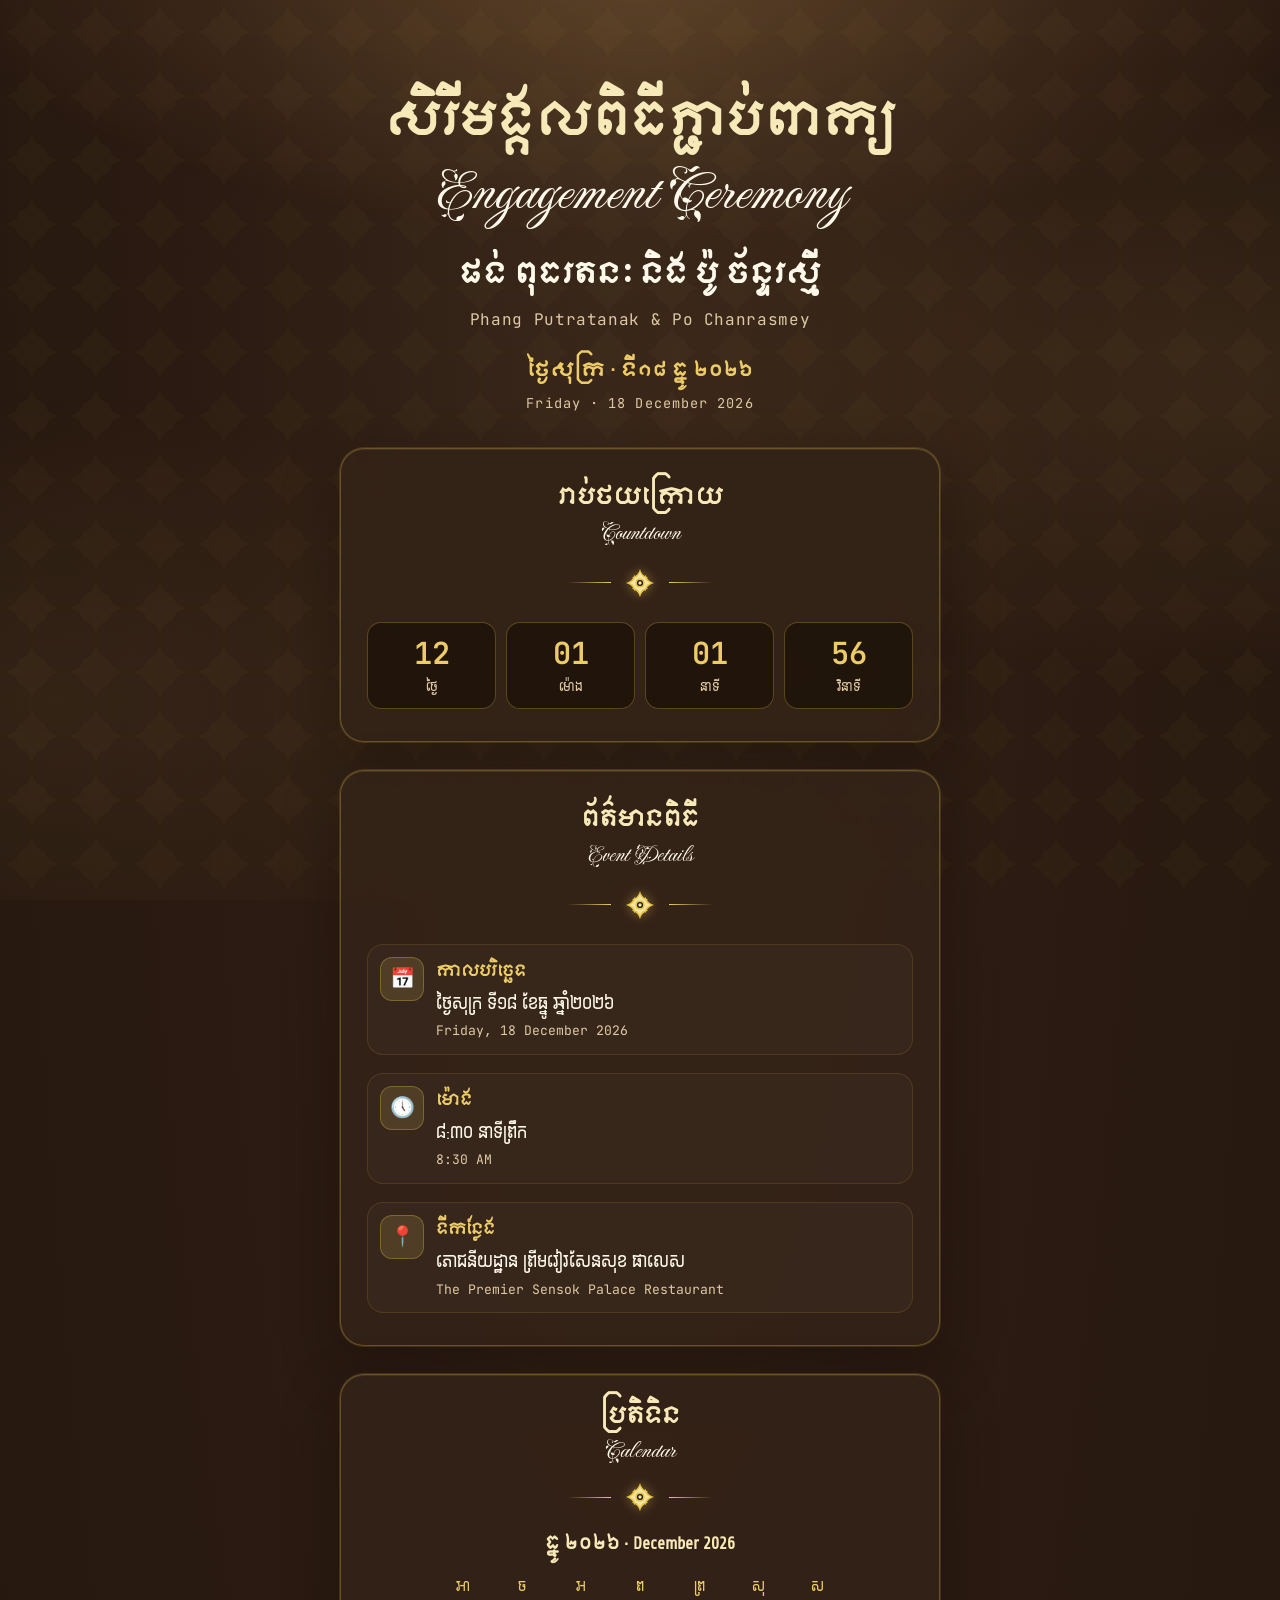
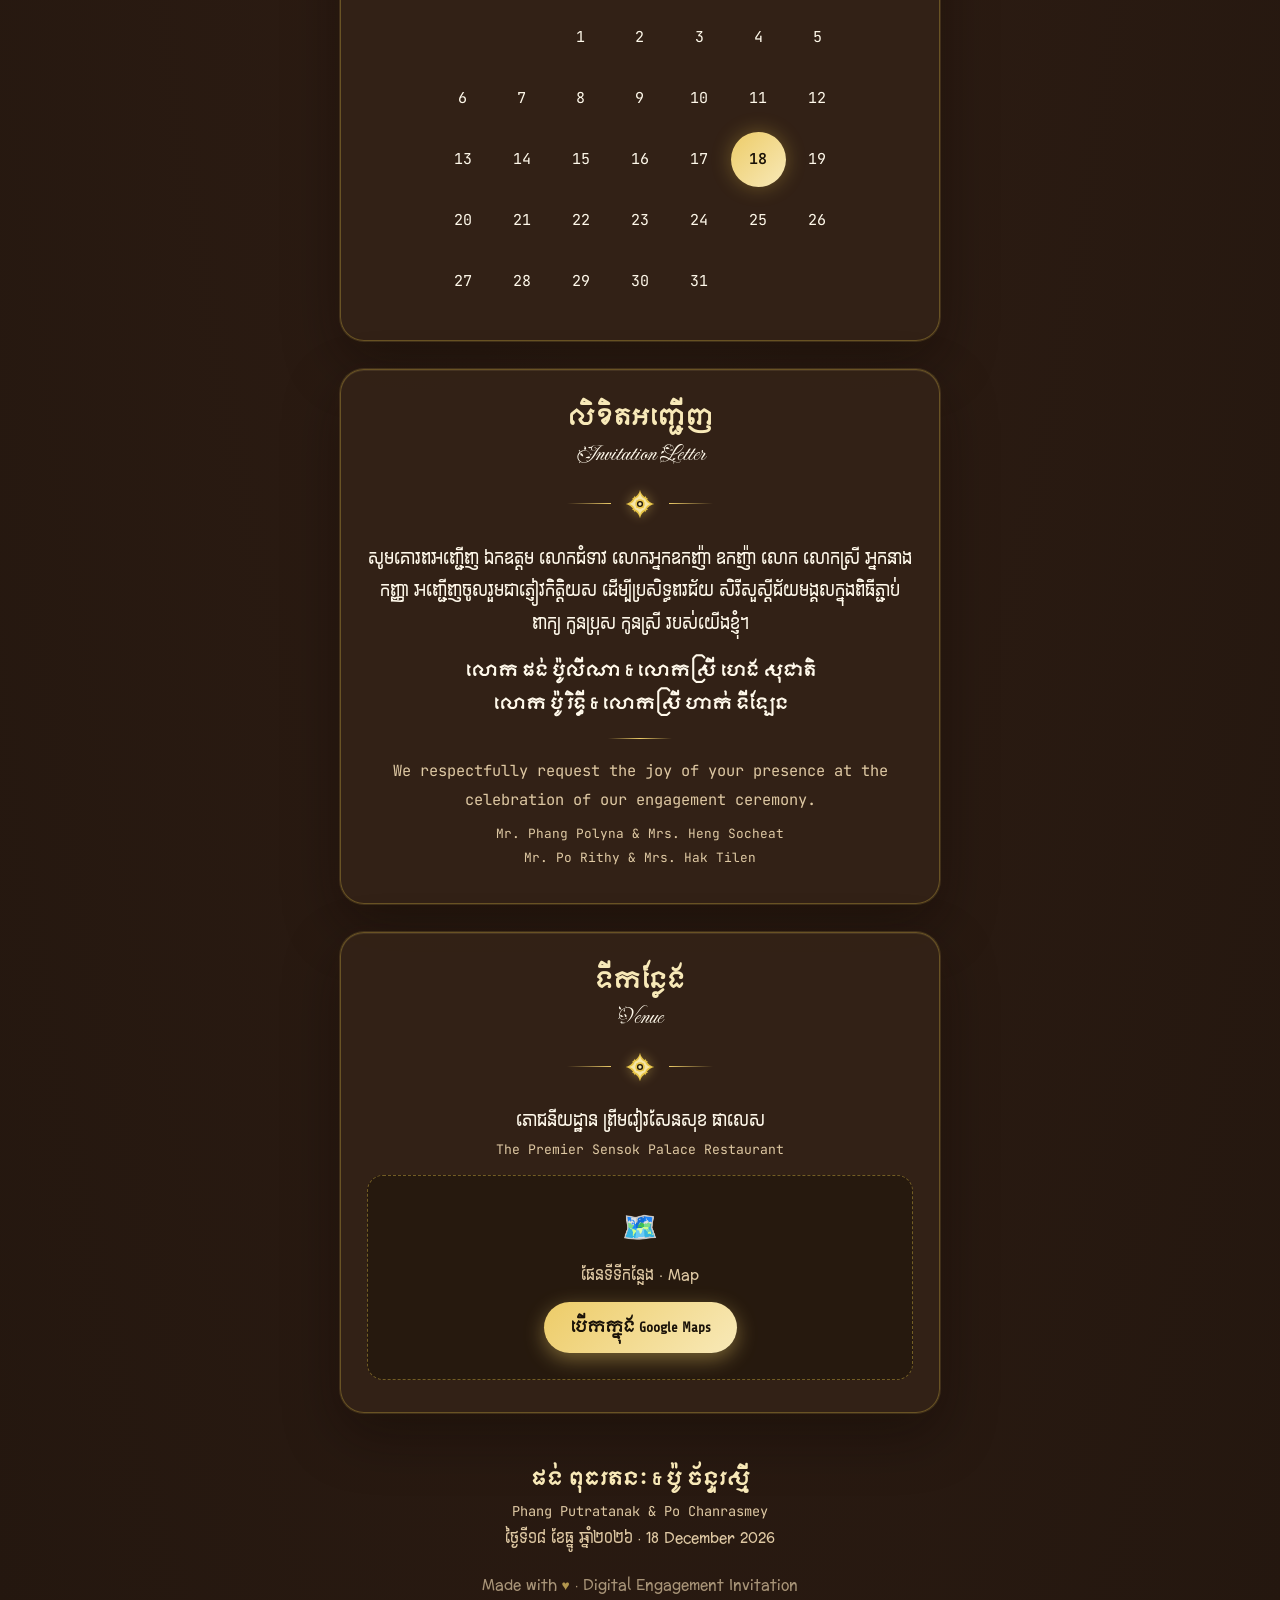
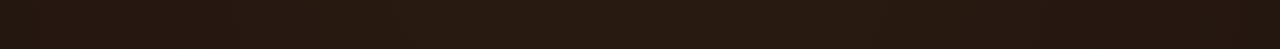
==== invitation.html @ b52e8fa0 "update" ====
<!DOCTYPE html>
<html lang="km">
<head>
  <meta charset="UTF-8" />
  <meta name="viewport" content="width=device-width, initial-scale=1.0, maximum-scale=1.0, user-scalable=no" />
  <meta name="theme-color" content="#1a1208" />
  <meta name="description" content="សិរីមង្គលពិធីភ្ជាប់ពាក្យ · ផង់ ពុទ្ធរតនៈ & ប៉ូ ច័ន្ទរស្មី · ១៨ ធ្នូ ២០២៦" />
  <title>សិរីមង្គលពិធីភ្ជាប់ពាក្យ</title>
  
  <!-- Khmer + elegant fonts for better consistency & readability -->
  <link rel="preconnect" href="https://fonts.googleapis.com" />
  <link rel="preconnect" href="https://fonts.gstatic.com" crossorigin />
  <link href="https://fonts.googleapis.com/css2?family=Fleur+De+Leah&family=Hanuman:wght@400;700&family=JetBrains+Mono:wght@400;500;600&family=Moulpali&family=Preahvihear&display=swap" rel="stylesheet" />
  
  <link rel="stylesheet" href="styles.css" />
</head>
<body>
  <div class="bg-ornament"></div>
  <div class="particles" id="particles"></div>

  <main id="mainContent">
    <!-- Hero -->
    <section class="hero fade-up">
      <div class="hero-label">សិរីមង្គលពិធីភ្ជាប់ពាក្យ</div>
      <div class="hero-label-en">Engagement Ceremony</div>
      <div class="hero-names">ផង់ ពុធរតនៈ និង ប៉ូ ច័ន្ទរស្មី</div>
      <div class="hero-names-en">Phang Putratanak &amp; Po Chanrasmey</div>
      <div class="hero-date">ថ្ងៃសុក្រ · ទី១៨ ធ្នូ ២០២៦</div>
      <div class="hero-date-en">Friday · 18 December 2026</div>
    </section>

    <!-- Countdown -->
    <section class="fade-up">
      <div class="card">
        <div class="section-title">រាប់ថយក្រោយ</div>
        <div class="section-title-en">Countdown</div>
        <div class="deco-line">
          <svg class="romduol" viewBox="0 0 100 100" fill="none">
            <!-- Exact style of the selected 4-petal diamond flower (golden) -->
            <!-- Top petal -->
            <path fill="#e8c547" d="M50 8 C53 22 62 30 74 34 C62 38 53 46 50 60 C47 46 38 38 26 34 C38 30 47 22 50 8 Z"/>
            <!-- Right petal -->
            <path fill="#e8c547" d="M50 8 C53 22 62 30 74 34 C62 38 53 46 50 60 C47 46 38 38 26 34 C38 30 47 22 50 8 Z" transform="rotate(90 50 50)"/>
            <!-- Bottom petal -->
            <path fill="#e8c547" d="M50 8 C53 22 62 30 74 34 C62 38 53 46 50 60 C47 46 38 38 26 34 C38 30 47 22 50 8 Z" transform="rotate(180 50 50)"/>
            <!-- Left petal -->
            <path fill="#e8c547" d="M50 8 C53 22 62 30 74 34 C62 38 53 46 50 60 C47 46 38 38 26 34 C38 30 47 22 50 8 Z" transform="rotate(270 50 50)"/>
            <!-- Inner petal cutouts (lighter gold to create the layered look of the reference) -->
            <path fill="#f5e6a8" d="M50 18 C52 28 58 33 67 36 C58 39 52 44 50 54 C48 44 42 39 33 36 C42 33 48 28 50 18 Z"/>
            <path fill="#f5e6a8" d="M50 18 C52 28 58 33 67 36 C58 39 52 44 50 54 C48 44 42 39 33 36 C42 33 48 28 50 18 Z" transform="rotate(90 50 50)"/>
            <path fill="#f5e6a8" d="M50 18 C52 28 58 33 67 36 C58 39 52 44 50 54 C48 44 42 39 33 36 C42 33 48 28 50 18 Z" transform="rotate(180 50 50)"/>
            <path fill="#f5e6a8" d="M50 18 C52 28 58 33 67 36 C58 39 52 44 50 54 C48 44 42 39 33 36 C42 33 48 28 50 18 Z" transform="rotate(270 50 50)"/>
            <!-- Center rings exactly like the reference -->
            <circle cx="50" cy="50" r="14" fill="#e8c547"/>
            <circle cx="50" cy="50" r="9" fill="#1a1208"/>
            <circle cx="50" cy="50" r="5" fill="#f5e6a8"/>
          </svg>
        </div>
        <div class="countdown" id="countdown">
          <div class="count-box">
            <div class="count-num" id="days">00</div>
            <div class="count-label">ថ្ងៃ</div>
          </div>
          <div class="count-box">
            <div class="count-num" id="hours">00</div>
            <div class="count-label">ម៉ោង</div>
          </div>
          <div class="count-box">
            <div class="count-num" id="mins">00</div>
            <div class="count-label">នាទី</div>
          </div>
          <div class="count-box">
            <div class="count-num" id="secs">00</div>
            <div class="count-label">វិនាទី</div>
          </div>
        </div>
      </div>
    </section>

    <!-- Event Details -->
    <section class="fade-up">
      <div class="card">
        <div class="section-title">ព័ត៌មានពិធី</div>
        <div class="section-title-en">Event Details</div>
        <div class="deco-line">
          <svg class="romduol" viewBox="0 0 100 100" fill="none">
            <!-- Exact style of the selected 4-petal diamond flower (golden) -->
            <!-- Top petal -->
            <path fill="#e8c547" d="M50 8 C53 22 62 30 74 34 C62 38 53 46 50 60 C47 46 38 38 26 34 C38 30 47 22 50 8 Z"/>
            <!-- Right petal -->
            <path fill="#e8c547" d="M50 8 C53 22 62 30 74 34 C62 38 53 46 50 60 C47 46 38 38 26 34 C38 30 47 22 50 8 Z" transform="rotate(90 50 50)"/>
            <!-- Bottom petal -->
            <path fill="#e8c547" d="M50 8 C53 22 62 30 74 34 C62 38 53 46 50 60 C47 46 38 38 26 34 C38 30 47 22 50 8 Z" transform="rotate(180 50 50)"/>
            <!-- Left petal -->
            <path fill="#e8c547" d="M50 8 C53 22 62 30 74 34 C62 38 53 46 50 60 C47 46 38 38 26 34 C38 30 47 22 50 8 Z" transform="rotate(270 50 50)"/>
            <!-- Inner petal cutouts (lighter gold to create the layered look of the reference) -->
            <path fill="#f5e6a8" d="M50 18 C52 28 58 33 67 36 C58 39 52 44 50 54 C48 44 42 39 33 36 C42 33 48 28 50 18 Z"/>
            <path fill="#f5e6a8" d="M50 18 C52 28 58 33 67 36 C58 39 52 44 50 54 C48 44 42 39 33 36 C42 33 48 28 50 18 Z" transform="rotate(90 50 50)"/>
            <path fill="#f5e6a8" d="M50 18 C52 28 58 33 67 36 C58 39 52 44 50 54 C48 44 42 39 33 36 C42 33 48 28 50 18 Z" transform="rotate(180 50 50)"/>
            <path fill="#f5e6a8" d="M50 18 C52 28 58 33 67 36 C58 39 52 44 50 54 C48 44 42 39 33 36 C42 33 48 28 50 18 Z" transform="rotate(270 50 50)"/>
            <!-- Center rings exactly like the reference -->
            <circle cx="50" cy="50" r="14" fill="#e8c547"/>
            <circle cx="50" cy="50" r="9" fill="#1a1208"/>
            <circle cx="50" cy="50" r="5" fill="#f5e6a8"/>
          </svg>
        </div>
        <div class="detail-grid">
          <div class="detail-item">
            <div class="detail-icon">📅</div>
            <div>
              <div class="detail-label">កាលបរិច្ឆេទ</div>
              <div class="detail-value">ថ្ងៃសុក្រ ទី១៨ ខែធ្នូ ឆ្នាំ២០២៦</div>
              <div class="detail-value-en">Friday, 18 December 2026</div>
            </div>
          </div>
          <div class="detail-item">
            <div class="detail-icon">🕔</div>
            <div>
              <div class="detail-label">ម៉ោង</div>
              <div class="detail-value">៨:៣០ នាទីព្រឹក</div>
              <div class="detail-value-en">8:30 AM</div>
            </div>
          </div>
          <div class="detail-item">
            <div class="detail-icon">📍</div>
            <div>
              <div class="detail-label">ទីកន្លែង</div>
              <div class="detail-value">ភោជនីយដ្ឋាន ព្រីមរៀរសែនសុខ ផាលេស</div>
              <div class="detail-value-en">The Premier Sensok Palace Restaurant</div>
            </div>
          </div>
        </div>
      </div>
    </section>

    <!-- Calendar -->
    <section class="fade-up">
      <div class="card calendar-card">
        <div class="section-title">ប្រតិទិន</div>
        <div class="section-title-en">Calendar</div>
        <div class="deco-line">
          <svg class="romduol" viewBox="0 0 100 100" fill="none">
            <!-- Exact style of the selected 4-petal diamond flower (golden) -->
            <!-- Top petal -->
            <path fill="#e8c547" d="M50 8 C53 22 62 30 74 34 C62 38 53 46 50 60 C47 46 38 38 26 34 C38 30 47 22 50 8 Z"/>
            <!-- Right petal -->
            <path fill="#e8c547" d="M50 8 C53 22 62 30 74 34 C62 38 53 46 50 60 C47 46 38 38 26 34 C38 30 47 22 50 8 Z" transform="rotate(90 50 50)"/>
            <!-- Bottom petal -->
            <path fill="#e8c547" d="M50 8 C53 22 62 30 74 34 C62 38 53 46 50 60 C47 46 38 38 26 34 C38 30 47 22 50 8 Z" transform="rotate(180 50 50)"/>
            <!-- Left petal -->
            <path fill="#e8c547" d="M50 8 C53 22 62 30 74 34 C62 38 53 46 50 60 C47 46 38 38 26 34 C38 30 47 22 50 8 Z" transform="rotate(270 50 50)"/>
            <!-- Inner petal cutouts (lighter gold to create the layered look of the reference) -->
            <path fill="#f5e6a8" d="M50 18 C52 28 58 33 67 36 C58 39 52 44 50 54 C48 44 42 39 33 36 C42 33 48 28 50 18 Z"/>
            <path fill="#f5e6a8" d="M50 18 C52 28 58 33 67 36 C58 39 52 44 50 54 C48 44 42 39 33 36 C42 33 48 28 50 18 Z" transform="rotate(90 50 50)"/>
            <path fill="#f5e6a8" d="M50 18 C52 28 58 33 67 36 C58 39 52 44 50 54 C48 44 42 39 33 36 C42 33 48 28 50 18 Z" transform="rotate(180 50 50)"/>
            <path fill="#f5e6a8" d="M50 18 C52 28 58 33 67 36 C58 39 52 44 50 54 C48 44 42 39 33 36 C42 33 48 28 50 18 Z" transform="rotate(270 50 50)"/>
            <!-- Center rings exactly like the reference -->
            <circle cx="50" cy="50" r="14" fill="#e8c547"/>
            <circle cx="50" cy="50" r="9" fill="#1a1208"/>
            <circle cx="50" cy="50" r="5" fill="#f5e6a8"/>
          </svg>
        </div>
        <div class="calendar">
          <div class="cal-header">ធ្នូ ២០២៦ · December 2026</div>
          <div class="cal-grid">
            <div class="cal-day-name">អា</div>
            <div class="cal-day-name">ច</div>
            <div class="cal-day-name">អ</div>
            <div class="cal-day-name">ព</div>
            <div class="cal-day-name">ព្រ</div>
            <div class="cal-day-name">សុ</div>
            <div class="cal-day-name">ស</div>
            <!-- Dec 2026 starts on Tuesday -->
            <div class="cal-day empty"></div>
            <div class="cal-day empty"></div>
            <div class="cal-day">1</div>
            <div class="cal-day">2</div>
            <div class="cal-day">3</div>
            <div class="cal-day">4</div>
            <div class="cal-day">5</div>
            <div class="cal-day">6</div>
            <div class="cal-day">7</div>
            <div class="cal-day">8</div>
            <div class="cal-day">9</div>
            <div class="cal-day">10</div>
            <div class="cal-day">11</div>
            <div class="cal-day">12</div>
            <div class="cal-day">13</div>
            <div class="cal-day">14</div>
            <div class="cal-day">15</div>
            <div class="cal-day">16</div>
            <div class="cal-day">17</div>
            <div class="cal-day highlight">18</div>
            <div class="cal-day">19</div>
            <div class="cal-day">20</div>
            <div class="cal-day">21</div>
            <div class="cal-day">22</div>
            <div class="cal-day">23</div>
            <div class="cal-day">24</div>
            <div class="cal-day">25</div>
            <div class="cal-day">26</div>
            <div class="cal-day">27</div>
            <div class="cal-day">28</div>
            <div class="cal-day">29</div>
            <div class="cal-day">30</div>
            <div class="cal-day">31</div>
          </div>
        </div>
      </div>
    </section>

    <!-- Message -->
    <section class="fade-up">
      <div class="card">
        <div class="section-title">លិខិតអញ្ជើញ</div>
        <div class="section-title-en">Invitation Letter</div>
        <div class="deco-line">
          <svg class="romduol" viewBox="0 0 100 100" fill="none">
            <!-- Exact style of the selected 4-petal diamond flower (golden) -->
            <!-- Top petal -->
            <path fill="#e8c547" d="M50 8 C53 22 62 30 74 34 C62 38 53 46 50 60 C47 46 38 38 26 34 C38 30 47 22 50 8 Z"/>
            <!-- Right petal -->
            <path fill="#e8c547" d="M50 8 C53 22 62 30 74 34 C62 38 53 46 50 60 C47 46 38 38 26 34 C38 30 47 22 50 8 Z" transform="rotate(90 50 50)"/>
            <!-- Bottom petal -->
            <path fill="#e8c547" d="M50 8 C53 22 62 30 74 34 C62 38 53 46 50 60 C47 46 38 38 26 34 C38 30 47 22 50 8 Z" transform="rotate(180 50 50)"/>
            <!-- Left petal -->
            <path fill="#e8c547" d="M50 8 C53 22 62 30 74 34 C62 38 53 46 50 60 C47 46 38 38 26 34 C38 30 47 22 50 8 Z" transform="rotate(270 50 50)"/>
            <!-- Inner petal cutouts (lighter gold to create the layered look of the reference) -->
            <path fill="#f5e6a8" d="M50 18 C52 28 58 33 67 36 C58 39 52 44 50 54 C48 44 42 39 33 36 C42 33 48 28 50 18 Z"/>
            <path fill="#f5e6a8" d="M50 18 C52 28 58 33 67 36 C58 39 52 44 50 54 C48 44 42 39 33 36 C42 33 48 28 50 18 Z" transform="rotate(90 50 50)"/>
            <path fill="#f5e6a8" d="M50 18 C52 28 58 33 67 36 C58 39 52 44 50 54 C48 44 42 39 33 36 C42 33 48 28 50 18 Z" transform="rotate(180 50 50)"/>
            <path fill="#f5e6a8" d="M50 18 C52 28 58 33 67 36 C58 39 52 44 50 54 C48 44 42 39 33 36 C42 33 48 28 50 18 Z" transform="rotate(270 50 50)"/>
            <!-- Center rings exactly like the reference -->
            <circle cx="50" cy="50" r="14" fill="#e8c547"/>
            <circle cx="50" cy="50" r="9" fill="#1a1208"/>
            <circle cx="50" cy="50" r="5" fill="#f5e6a8"/>
          </svg>
        </div>
        <div class="message-text">
          <p>សូមគោរពអញ្ជើញ ឯកឧត្តម លោកជំទាវ លោកអ្នកឧកញ៉ា ឧកញ៉ា លោក លោកស្រី អ្នកនាង កញ្ញា អញ្ជើញចូលរួមជាភ្ញៀវកិត្តិយស ដើម្បីប្រសិទ្ធពរជ័យ សិរីសួស្តីជ័យមង្គលក្នុងពិធីភ្ជាប់ពាក្យ កូនប្រុស កូនស្រី របស់យើងខ្ញុំ។</p>
          <p class="parents-km">លោក ផង់ ប៉ូលីណា &amp; លោកស្រី ហេង សុជាតិ<br>លោក ប៉ូ រិទ្ធី &amp; លោកស្រី ហាក់ ទីឡែន</p>
          <div class="message-divider"></div>
          <p class="message-en">We respectfully request the joy of your presence at the celebration of our engagement ceremony.</p>
          <p class="parents-en">Mr. Phang Polyna &amp; Mrs. Heng Socheat<br>Mr. Po Rithy &amp; Mrs. Hak Tilen</p>
        </div>
      </div>
    </section>

    <!-- Venue -->
    <section class="fade-up">
      <div class="card">
        <div class="section-title">ទីកន្លែង</div>
        <div class="section-title-en">Venue</div>
        <div class="deco-line">
          <svg class="romduol" viewBox="0 0 100 100" fill="none">
            <!-- Exact style of the selected 4-petal diamond flower (golden) -->
            <!-- Top petal -->
            <path fill="#e8c547" d="M50 8 C53 22 62 30 74 34 C62 38 53 46 50 60 C47 46 38 38 26 34 C38 30 47 22 50 8 Z"/>
            <!-- Right petal -->
            <path fill="#e8c547" d="M50 8 C53 22 62 30 74 34 C62 38 53 46 50 60 C47 46 38 38 26 34 C38 30 47 22 50 8 Z" transform="rotate(90 50 50)"/>
            <!-- Bottom petal -->
            <path fill="#e8c547" d="M50 8 C53 22 62 30 74 34 C62 38 53 46 50 60 C47 46 38 38 26 34 C38 30 47 22 50 8 Z" transform="rotate(180 50 50)"/>
            <!-- Left petal -->
            <path fill="#e8c547" d="M50 8 C53 22 62 30 74 34 C62 38 53 46 50 60 C47 46 38 38 26 34 C38 30 47 22 50 8 Z" transform="rotate(270 50 50)"/>
            <!-- Inner petal cutouts (lighter gold to create the layered look of the reference) -->
            <path fill="#f5e6a8" d="M50 18 C52 28 58 33 67 36 C58 39 52 44 50 54 C48 44 42 39 33 36 C42 33 48 28 50 18 Z"/>
            <path fill="#f5e6a8" d="M50 18 C52 28 58 33 67 36 C58 39 52 44 50 54 C48 44 42 39 33 36 C42 33 48 28 50 18 Z" transform="rotate(90 50 50)"/>
            <path fill="#f5e6a8" d="M50 18 C52 28 58 33 67 36 C58 39 52 44 50 54 C48 44 42 39 33 36 C42 33 48 28 50 18 Z" transform="rotate(180 50 50)"/>
            <path fill="#f5e6a8" d="M50 18 C52 28 58 33 67 36 C58 39 52 44 50 54 C48 44 42 39 33 36 C42 33 48 28 50 18 Z" transform="rotate(270 50 50)"/>
            <!-- Center rings exactly like the reference -->
            <circle cx="50" cy="50" r="14" fill="#e8c547"/>
            <circle cx="50" cy="50" r="9" fill="#1a1208"/>
            <circle cx="50" cy="50" r="5" fill="#f5e6a8"/>
          </svg>
        </div>
        <div class="detail-value" style="text-align:center; margin-bottom:4px;">ភោជនីយដ្ឋាន ព្រីមរៀរសែនសុខ ផាលេស</div>
        <div class="detail-value-en" style="text-align:center; margin-bottom:8px;">The Premier Sensok Palace Restaurant</div>
        <div class="map-placeholder">
          <span style="font-size:1.8rem;">🗺️</span>
          <span>ផែនទីទីកន្លែង · Map</span>
          <a href="https://maps.google.com/?q=The+Premier+Sensok+Palace+Restaurant+Phnom+Penh" target="_blank" rel="noopener">បើកក្នុង Google Maps</a>
        </div>
      </div>
    </section>

    <footer class="fade-up">
      <div class="footer-names">ផង់ ពុធរតនៈ &amp; ប៉ូ ច័ន្ទរស្មី</div>
      <div class="footer-names-en">Phang Putratanak &amp; Po Chanrasmey</div>
      <div>ថ្ងៃទី១៨ ខែធ្នូ ឆ្នាំ២០២៦ · 18 December 2026</div>
      <div style="margin-top:20px; opacity:0.7;">Made with <span class="heart">♥</span> · Digital Engagement Invitation</div>
    </footer>
  </main>

  <script>
    // Particles
    const particlesEl = document.getElementById('particles');
    for (let i = 0; i < 18; i++) {
      const p = document.createElement('div');
      p.className = 'particle';
      p.style.left = Math.random() * 100 + '%';
      p.style.width = p.style.height = (3 + Math.random() * 5) + 'px';
      p.style.animationDuration = (12 + Math.random() * 18) + 's';
      p.style.animationDelay = (Math.random() * 12) + 's';
      p.style.opacity = 0.15 + Math.random() * 0.25;
      particlesEl.appendChild(p);
    }

    // Reveal sections on load
    setTimeout(() => {
      document.querySelectorAll('.fade-up').forEach((el, i) => {
        setTimeout(() => el.classList.add('visible'), i * 120);
      });
    }, 100);

    // Countdown
    const target = new Date('2026-12-18T08:30:00+07:00').getTime();
    function updateCountdown() {
      const now = Date.now();
      let diff = Math.max(0, target - now);
      const d = Math.floor(diff / 86400000);
      diff %= 86400000;
      const h = Math.floor(diff / 3600000);
      diff %= 3600000;
      const m = Math.floor(diff / 60000);
      diff %= 60000;
      const s = Math.floor(diff / 1000);
      document.getElementById('days').textContent = String(d).padStart(2, '0');
      document.getElementById('hours').textContent = String(h).padStart(2, '0');
      document.getElementById('mins').textContent = String(m).padStart(2, '0');
      document.getElementById('secs').textContent = String(s).padStart(2, '0');
    }
    updateCountdown();
    setInterval(updateCountdown, 1000);

    // Intersection observer for fade-ups (in case)
    const observer = new IntersectionObserver((entries) => {
      entries.forEach(entry => {
        if (entry.isIntersecting) entry.target.classList.add('visible');
      });
    }, { threshold: 0.15 });
    document.querySelectorAll('.fade-up').forEach(el => observer.observe(el));
  </script>
</body>
</html>
---- styles.css ----
:root {
  --bg: #24170f;
  --gold: #edcc68;
  --gold-soft: #f8e9b8;
  --gold-deep: #bd873d;
  --cream: #fff9eb;
  --muted: #dfc9a4;
  --card-bg: rgba(52, 34, 23, 0.94);
  --font-kh: 'Moulpali', 'Hanuman', sans-serif;
  --font-kh-body: 'Preahvihear', 'Hanuman', sans-serif;
  --font-en-script: 'Fleur De Leah', 'Georgia', cursive;
  --font-en: 'JetBrains Mono', monospace;
  --font-mono: 'JetBrains Mono', monospace;
}

* { margin: 0; padding: 0; box-sizing: border-box; }

html { scroll-behavior: smooth; }

body {
  font-family: var(--font-kh-body);
  background: var(--bg);
  color: var(--cream);
  min-height: 100vh;
  min-height: 100dvh;
  -webkit-font-smoothing: antialiased;
  overflow-x: hidden;
}

/* ---------- Background ornament & particles ---------- */
.bg-ornament {
  position: fixed;
  inset: 0;
  z-index: 0;
  pointer-events: none;
  background:
    radial-gradient(ellipse 80% 50% at 50% -10%, rgba(207, 151, 66, 0.34), transparent),
    radial-gradient(ellipse 60% 40% at 100% 60%, rgba(232, 185, 91, 0.11), transparent),
    radial-gradient(ellipse 60% 40% at 0% 80%, rgba(232, 185, 91, 0.08), transparent);
}

.bg-ornament::after {
  content: '';
  position: absolute;
  inset: 0;
  opacity: 0.028;
  background-image: url("data:image/svg+xml,%3Csvg width='100' height='100' viewBox='0 0 100 100' xmlns='http://www.w3.org/2000/svg'%3E%3Cg fill='%23e8c547'%3E%3Cpath d='M50 8C53 22 62 30 74 34C62 38 53 46 50 60C47 46 38 38 26 34C38 30 47 22 50 8Z'/%3E%3Cpath d='M50 8C53 22 62 30 74 34C62 38 53 46 50 60C47 46 38 38 26 34C38 30 47 22 50 8Z' transform='rotate(90 50 50)'/%3E%3Cpath d='M50 8C53 22 62 30 74 34C62 38 53 46 50 60C47 46 38 38 26 34C38 30 47 22 50 8Z' transform='rotate(180 50 50)'/%3E%3Cpath d='M50 8C53 22 62 30 74 34C62 38 53 46 50 60C47 46 38 38 26 34C38 30 47 22 50 8Z' transform='rotate(270 50 50)'/%3E%3Ccircle cx='50' cy='50' r='12'/%3E%3C/g%3E%3C/svg%3E");
  background-size: 64px 64px;
}

.particles {
  position: fixed;
  inset: 0;
  z-index: 1;
  pointer-events: none;
  overflow: hidden;
}

.particle {
  position: absolute;
  bottom: -12px;
  border-radius: 50%;
  background: radial-gradient(circle, var(--gold-soft), var(--gold));
  animation: floatUp linear infinite;
  will-change: transform, opacity;
}

@keyframes floatUp {
  0% { transform: translateY(0) scale(1); opacity: 0; }
  10% { opacity: 1; }
  90% { opacity: 0.6; }
  100% { transform: translateY(-105vh) scale(0.4); opacity: 0; }
}

/* ---------- Layout ---------- */
main {
  position: relative;
  z-index: 2;
  max-width: 640px;
  margin: 0 auto;
  padding: clamp(28px, 6vh, 56px) 20px 40px;
  display: flex;
  flex-direction: column;
  gap: 28px;
}

.fade-up {
  opacity: 0;
  transform: translateY(26px);
  transition: opacity 0.95s cubic-bezier(0.22, 1, 0.36, 1), transform 0.95s cubic-bezier(0.16, 1, 0.3, 1);
  will-change: opacity, transform;
}

.fade-up.visible {
  opacity: 1;
  transform: translateY(0);
}

/* ---------- Hero ---------- */
.hero {
  text-align: center;
  padding: clamp(18px, 4vh, 36px) 8px 8px;
}

.hero-label {
  font-family: var(--font-kh);
  font-size: clamp(1.1rem, 4.5vw, 1.5rem);
  font-weight: 700;
  color: var(--gold-soft);
  letter-spacing: 0.02em;
}

.hero-label-en {
  font-family: var(--font-en-script);
  font-size: clamp(1.7rem, 7vw, 2.6rem);
  color: var(--cream);
  line-height: 1.2;
  margin-top: 4px;
}

.hero-names {
  margin-top: 22px;
  display: flex;
  flex-direction: column;
  align-items: center;
  gap: 2px;
}

.hero-names .name {
  font-family: var(--font-kh);
  font-size: clamp(1.5rem, 6.4vw, 2.1rem);
  font-weight: 700;
  color: var(--cream);
  line-height: 1.5;
  text-shadow: 0 0 24px rgba(232, 197, 71, 0.25);
}

.hero-and {
  font-family: var(--font-kh);
  font-size: 0.95rem;
  color: var(--gold);
  margin: 2px 0;
}

.hero-names-en {
  font-family: var(--font-en);
  font-size: clamp(0.85rem, 3.4vw, 1rem);
  color: var(--muted);
  margin-top: 10px;
  letter-spacing: 0.04em;
}

.hero-date {
  margin-top: 20px;
  font-family: var(--font-kh);
  font-size: clamp(1rem, 4vw, 1.15rem);
  font-weight: 700;
  color: var(--gold);
}

.hero-date-en {
  font-family: var(--font-en);
  font-size: 0.85rem;
  color: var(--muted);
  margin-top: 4px;
  letter-spacing: 0.08em;
}

/* ---------- Cards ---------- */
.card {
  position: relative;
  background: var(--card-bg);
  border: 1px solid rgba(237, 204, 104, 0.42);
  border-radius: 22px;
  padding: 30px 22px 28px;
  text-align: center;
  box-shadow:
    0 0 0 1px rgba(237, 204, 104, 0.14),
    0 22px 55px rgba(13, 7, 3, 0.38),
    inset 0 1px 0 rgba(255, 226, 163, 0.08);
  backdrop-filter: blur(10px);
}

.section-title {
  font-family: var(--font-kh);
  font-size: 1.2rem;
  font-weight: 700;
  color: var(--gold-soft);
}

.section-title-en {
  font-family: var(--font-en-script);
  font-size: 1.45rem;
  color: var(--cream);
  margin-top: 2px;
}

.deco-line {
  display: flex;
  align-items: center;
  justify-content: center;
  gap: 12px;
  margin: 14px auto 20px;
}

.deco-line::before,
.deco-line::after {
  content: '';
  width: 44px;
  height: 1px;
  background: linear-gradient(90deg, transparent, var(--gold));
}

.deco-line::after {
  background: linear-gradient(90deg, var(--gold), transparent);
}

.romduol {
  width: 34px;
  height: 34px;
  filter: drop-shadow(0 0 6px rgba(237, 204, 104, 0.42));
}

/* ---------- Countdown ---------- */
.countdown {
  display: grid;
  grid-template-columns: repeat(4, 1fr);
  gap: 10px;
}

.count-box {
  background: rgba(26, 18, 8, 0.7);
  border: 1px solid rgba(232, 197, 71, 0.28);
  border-radius: 14px;
  padding: 14px 4px 10px;
}

.count-num {
  font-family: var(--font-mono);
  font-size: clamp(1.4rem, 6vw, 1.9rem);
  font-weight: 600;
  color: var(--gold);
  font-variant-numeric: tabular-nums;
  line-height: 1.1;
}

.count-label {
  font-family: var(--font-kh-body);
  font-size: 0.78rem;
  color: var(--muted);
  margin-top: 6px;
}

/* ---------- Event details ---------- */
.detail-grid {
  display: flex;
  flex-direction: column;
  gap: 18px;
  text-align: left;
}

.detail-item {
  display: flex;
  align-items: flex-start;
  gap: 14px;
}

.detail-icon {
  flex: none;
  width: 44px;
  height: 44px;
  display: flex;
  align-items: center;
  justify-content: center;
  font-size: 1.25rem;
  background: rgba(237, 204, 104, 0.14);
  border: 1px solid rgba(232, 197, 71, 0.3);
  border-radius: 12px;
}

.detail-label {
  font-family: var(--font-kh);
  font-size: 0.85rem;
  font-weight: 700;
  color: var(--gold);
}

.detail-value {
  font-size: 1rem;
  color: var(--cream);
  line-height: 1.6;
  margin-top: 2px;
}

.detail-value-en {
  font-family: var(--font-en);
  font-size: 0.82rem;
  color: var(--muted);
  margin-top: 2px;
}

/* ---------- Calendar ---------- */
.calendar {
  max-width: 360px;
  margin: 0 auto;
}

.cal-header {
  font-family: var(--font-kh);
  font-size: 0.95rem;
  font-weight: 700;
  color: var(--gold-soft);
  margin-bottom: 12px;
}

.cal-grid {
  display: grid;
  grid-template-columns: repeat(7, 1fr);
  gap: 4px;
}

.cal-day-name {
  font-family: var(--font-kh);
  font-size: 0.75rem;
  color: var(--gold);
  padding: 4px 0;
}

.cal-day {
  font-family: var(--font-mono);
  font-size: 0.82rem;
  color: var(--cream);
  aspect-ratio: 1;
  display: flex;
  align-items: center;
  justify-content: center;
  border-radius: 8px;
}

.cal-day.empty { background: transparent; }

.cal-day.highlight {
  background: linear-gradient(135deg, var(--gold), var(--gold-soft));
  color: #1a1208;
  font-weight: 600;
  border-radius: 50%;
  box-shadow: 0 0 16px rgba(232, 197, 71, 0.55);
}

/* ---------- Message ---------- */
.message-text p {
  font-size: 0.95rem;
  line-height: 1.9;
  color: var(--cream);
}

.parents-km {
  margin-top: 14px;
  font-family: var(--font-kh);
  font-weight: 700;
  color: var(--gold-soft);
  line-height: 2 !important;
}

.message-divider {
  width: 64px;
  height: 1px;
  margin: 18px auto;
  background: linear-gradient(90deg, transparent, var(--gold), transparent);
}

.message-en {
  font-family: var(--font-en);
  font-size: 0.85rem !important;
  color: var(--muted) !important;
  line-height: 1.8 !important;
}

.parents-en {
  margin-top: 8px;
  font-family: var(--font-en);
  font-size: 0.8rem !important;
  color: var(--muted) !important;
  line-height: 1.8 !important;
}

/* ---------- Venue / map ---------- */
.map-placeholder {
  margin-top: 14px;
  padding: 26px 16px;
  border: 1px dashed rgba(232, 197, 71, 0.4);
  border-radius: 16px;
  display: flex;
  flex-direction: column;
  align-items: center;
  gap: 8px;
  color: var(--muted);
  font-size: 0.9rem;
  background: rgba(26, 18, 8, 0.5);
}

.map-placeholder a {
  display: inline-block;
  margin-top: 6px;
  padding: 10px 26px;
  background: linear-gradient(135deg, var(--gold), var(--gold-soft));
  color: #1a1208;
  border-radius: 999px;
  font-family: var(--font-kh);
  font-size: 0.9rem;
  font-weight: 700;
  text-decoration: none;
  box-shadow: 0 6px 20px rgba(237, 204, 104, 0.42);
  transition: transform 0.2s ease, box-shadow 0.2s ease;
}

.map-placeholder a:hover,
.map-placeholder a:active {
  transform: translateY(-2px);
  box-shadow: 0 10px 26px rgba(232, 197, 71, 0.45);
}

.map-placeholder a:focus-visible {
  outline: 2px solid var(--gold-soft);
  outline-offset: 3px;
}

/* ---------- Footer ---------- */
footer {
  text-align: center;
  padding: 20px 0 10px;
  color: var(--muted);
  font-size: 0.85rem;
  line-height: 2;
}

.footer-names {
  font-family: var(--font-kh);
  font-size: 1.15rem;
  font-weight: 700;
  color: var(--gold-soft);
}

.footer-names-en {
  font-family: var(--font-en);
  font-size: 0.85rem;
  color: var(--muted);
}

.heart { color: var(--gold); }

@media (prefers-reduced-motion: reduce) {
  html { scroll-behavior: auto; }
  .particle { animation: none; display: none; }
  .fade-up { transition: none; opacity: 1; transform: none; }
}


/* ---------- Typography and card refinements ---------- */
/* Moulpali is used for Khmer titles, Preahvihear for Khmer body copy, and JetBrains Mono for English body text. */
body, .detail-value, .message-text > p:first-child, .map-placeholder {
  font-family: var(--font-kh-body);
  font-kerning: normal;
  text-rendering: optimizeLegibility;
}

.section-title, .hero-label, .hero-names .name, .hero-and, .hero-date,
.detail-label, .cal-header, .cal-day-name, .parents-km, .footer-names,
.map-placeholder a {
  font-family: var(--font-kh);
  letter-spacing: 0;
  text-rendering: optimizeLegibility;
}

.card {
  border-color: rgba(232, 197, 71, 0.30);
  border-radius: 24px;
  padding: clamp(24px, 5vw, 32px) clamp(16px, 4.5vw, 26px);
  box-shadow: 0 14px 38px rgba(0, 0, 0, 0.28),
              inset 0 1px 0 rgba(255, 249, 235, 0.045);
  backdrop-filter: blur(8px);
  -webkit-backdrop-filter: blur(8px);
}

.section-title {
  font-size: clamp(1.12rem, 4.3vw, 1.3rem);
  line-height: 1.65;
}

.section-title-en {
  line-height: 1.35;
  margin-top: 3px;
}

.deco-line { margin: 16px auto 22px; }

.detail-item {
  padding: 12px;
  border: 1px solid rgba(232, 197, 71, 0.13);
  border-radius: 16px;
  background: rgba(255, 249, 235, 0.025);
  gap: 12px;
}

.detail-value {
  font-size: clamp(0.94rem, 3.6vw, 1rem);
  line-height: 1.85;
  overflow-wrap: anywhere;
}

.detail-value-en { line-height: 1.65; }

.calendar { width: 100%; max-width: 390px; }
.cal-header { font-size: clamp(0.9rem, 3.6vw, 1rem); line-height: 1.8; margin-bottom: 14px; }
.cal-grid { gap: clamp(3px, 1.4vw, 7px); }
.cal-day-name { font-size: clamp(0.68rem, 2.8vw, 0.78rem); line-height: 1.6; }
.cal-day { font-size: clamp(0.82rem, 3.2vw, 0.95rem); border-radius: 50%; transition: background-color 180ms ease, transform 180ms ease; }
.cal-day.highlight { box-shadow: 0 0 20px rgba(232, 197, 71, 0.32); }

.message-text > p:first-child {
  font-size: clamp(0.92rem, 3.55vw, 1rem);
  line-height: 2.05;
  text-align: center;
  overflow-wrap: break-word;
  word-break: normal;
}
.parents-km {
  font-size: clamp(0.92rem, 3.6vw, 1rem);
  line-height: 2.15 !important;
  overflow-wrap: break-word;
}
.message-en {
  font-size: clamp(0.88rem, 3.2vw, 0.96rem) !important;
  line-height: 1.85 !important;
}
.parents-en { line-height: 1.9 !important; }

@media (max-width: 380px) {
  main { padding-left: 14px; padding-right: 14px; gap: 20px; }
  .detail-item { padding: 10px; }
  .detail-icon { width: 38px; height: 38px; border-radius: 10px; }
  .cal-grid { gap: 2px; }
}


/* Slightly brighter warm-brown atmosphere and soft gold lighting */
body {
  background: radial-gradient(ellipse at 50% 0%, #3b291b 0%, #2b1b12 46%, #24170f 100%);
}
.bg-ornament {
  background:
    radial-gradient(ellipse 78% 44% at 50% -5%, rgba(224, 164, 91, 0.22), transparent 72%),
    radial-gradient(ellipse 48% 35% at 95% 42%, rgba(237, 204, 104, 0.075), transparent),
    radial-gradient(ellipse 48% 35% at 4% 78%, rgba(237, 204, 104, 0.06), transparent);
}
.card {
  box-shadow:
    0 0 0 1px rgba(237, 204, 104, 0.14),
    0 22px 55px rgba(10, 5, 2, 0.36),
    inset 0 1px 0 rgba(255, 226, 163, 0.09),
    0 0 26px rgba(190, 132, 61, 0.045);
}

/* Calendar alignment: headings and dates share the same seven equal-width columns. */
.calendar {
  box-sizing: border-box;
  width: 100%;
  max-width: 390px;
  padding: clamp(10px, 3vw, 18px);
  border: 1px solid rgba(232, 197, 71, .28);
  border-radius: 14px;
}
.cal-header {
  text-align: center;
  margin: 0 0 14px;
}
.cal-grid {
  display: grid;
  grid-template-columns: repeat(7, minmax(0, 1fr));
  column-gap: clamp(2px, 1vw, 6px);
  row-gap: 6px;
  width: 100%;
  align-items: center;
  justify-items: stretch;
}
.cal-day-name, .cal-day {
  box-sizing: border-box;
  width: 100%;
  min-width: 0;
  margin: 0;
  padding: 0;
  display: flex;
  align-items: center;
  justify-content: center;
  text-align: center;
}
.cal-day-name {
  height: clamp(34px, 8vw, 42px);
  line-height: 1.25;
  font-family: var(--font-kh-body);
  font-size: clamp(.73rem, 2.7vw, .86rem);
}
.cal-day {
  aspect-ratio: 1 / 1;
  line-height: 1;
  font-variant-numeric: tabular-nums;
}

/* Calendar: one outer card only; large, evenly spaced type fills the card. */
.calendar {
  width: 100%;
  max-width: 760px;
  margin: 0 auto;
  padding: clamp(4px, 1.2vw, 12px) 0;
  border: none;
  border-radius: 0;
  background: transparent;
  box-shadow: none;
}
.cal-header {
  font-size: clamp(1.18rem, 3vw, 1.75rem);
  line-height: 1.7;
  margin-bottom: clamp(18px, 3.5vw, 34px);
}
.cal-grid {
  width: 100%;
  grid-template-columns: repeat(7, minmax(0, 1fr));
  column-gap: clamp(2px, 1.3vw, 12px);
  row-gap: clamp(10px, 2vw, 22px);
  align-items: center;
}
.cal-day-name {
  font-size: clamp(1rem, 2.6vw, 1.55rem);
  height: clamp(42px, 6vw, 62px);
  line-height: 1.4;
}
.cal-day {
  font-size: clamp(1.05rem, 2.7vw, 1.7rem);
  aspect-ratio: 1;
  border-radius: 50%;
}
@media (max-width: 480px) {
  .cal-header { font-size: 1rem; margin-bottom: 12px; }
  .cal-grid { column-gap: 2px; row-gap: 7px; }
  .cal-day-name { font-size: clamp(.85rem, 3.4vw, 1.1rem); height: 36px; }
  .cal-day { font-size: clamp(.92rem, 3.6vw, 1.2rem); }
}

/* Balanced calendar type; one outer box, seven equal columns. */
.hero-label { font-size: clamp(1.7rem, 5vw, 2.7rem); line-height: 1.5; }
.hero-label-en { font-size: clamp(2.25rem, 6vw, 3.6rem); }
.hero-names { display: block; white-space: nowrap; font-family: var(--font-kh); font-size: clamp(.85rem, 2.8vw, 1.7rem); font-weight: 700; line-height: 1.8; }
.calendar { border: none; box-shadow: none; background: transparent; }
.cal-header { font-size: clamp(1rem, 2.3vw, 1.35rem); margin-bottom: 18px; }
.cal-grid { grid-template-columns: repeat(7, minmax(0, 1fr)); column-gap: 0; row-gap: clamp(8px, 1.6vw, 16px); }
.cal-day-name { font-size: clamp(.8rem, 1.8vw, 1.08rem); height: clamp(34px, 4.2vw, 46px); }
.cal-day { font-size: clamp(.9rem, 1.9vw, 1.18rem); }
@media (max-width: 480px) {
 .hero-names { font-size: clamp(.65rem, 2.8vw, .95rem); }
 .cal-header { font-size: 1rem; }
 .cal-day-name { font-size: .8rem; height: 34px; }
 .cal-day { font-size: .9rem; }
}

/* More compact calendar typography and vertical spacing inside a single card. */
.calendar { max-width: 640px; padding: 0; }
.cal-header { font-size: clamp(.95rem, 1.9vw, 1.2rem); margin-bottom: clamp(10px, 2vw, 20px); }
.cal-grid { column-gap: clamp(2px, .65vw, 8px); row-gap: clamp(3px, .7vw, 10px); }
.cal-day-name { font-size: clamp(.72rem, 1.4vw, .98rem); height: clamp(28px, 3.6vw, 40px); }
.cal-day { font-size: clamp(.78rem, 1.55vw, 1.05rem); }
@media (max-width: 480px) {
 .cal-header { font-size: .95rem; margin-bottom: 10px; }
 .cal-day-name { font-size: .72rem; height: 30px; }
 .cal-day { font-size: .8rem; }
 .cal-grid { row-gap: 4px; }
}


/* Phone-first typography and calendar scale, without adding an inner box. */
@media (max-width: 767px) {
  .hero-label { font-size: clamp(1.25rem, 4.5vw, 2rem); }
  .hero-label-en { font-size: clamp(1.7rem, 5.5vw, 2.6rem); }
  .hero-names { font-size: clamp(.65rem, 2.6vw, 1.05rem); }
  .calendar { width: 100%; max-width: 420px; padding: 0; border: 0; box-shadow: none; }
  .cal-header { font-size: clamp(.9rem, 2.9vw, 1.1rem); margin-bottom: 12px; }
  .cal-grid { grid-template-columns: repeat(7,minmax(0,1fr)); column-gap: 2px; row-gap: 3px; }
  .cal-day-name { font-size: clamp(.68rem, 2.3vw, .88rem); height: 30px; }
  .cal-day { font-size: clamp(.75rem, 2.5vw, .96rem); }
}
@media (max-width: 390px) {
  .cal-header { font-size: .88rem; }
  .cal-day-name { font-size: .66rem; height: 26px; }
  .cal-day { font-size: .75rem; }
}

/* Calendar-only sizing: keep the rest of the invitation unchanged. */
.calendar-card {
  width: min(100%, 430px);
  margin-inline: auto;
  padding: 20px 22px 24px;
}
.calendar-card .section-title { font-size: 1.08rem; line-height: 1.5; }
.calendar-card .section-title-en { font-size: 1.3rem; }
.calendar-card .deco-line { margin: 9px auto 13px; }
.calendar-card .calendar { width: 100%; max-width: 360px; margin: auto; padding: 0; }
.calendar-card .cal-header { font-size: .95rem; line-height: 1.6; margin-bottom: 10px; }
.calendar-card .cal-grid { column-gap: 3px; row-gap: 4px; }
.calendar-card .cal-day-name { font-size: .72rem; height: 27px; line-height: 1.35; }
.calendar-card .cal-day { font-size: .81rem; aspect-ratio: 1; }
@media (max-width: 480px) {
  .calendar-card { width: 100%; padding: 18px 14px 20px; }
  .calendar-card .calendar { max-width: 320px; }
  .calendar-card .cal-header { font-size: .86rem; }
  .calendar-card .cal-day-name { font-size: .67rem; height: 24px; }
  .calendar-card .cal-day { font-size: .75rem; }
}

/* Calendar aligned with sibling cards, with moderately larger readable type. */
.calendar-card { width: 100%; max-width: none; margin-inline: 0; padding: 26px 24px 30px; }
.calendar-card .section-title { font-size: 1.3rem; line-height: 1.55; }
.calendar-card .section-title-en { font-size: 1.48rem; }
.calendar-card .deco-line { margin: 12px auto 17px; }
.calendar-card .calendar { width: 100%; max-width: 410px; margin-inline: auto; }
.calendar-card .cal-header { font-size: 1.08rem; margin-bottom: 14px; }
.calendar-card .cal-grid { column-gap: 4px; row-gap: 6px; }
.calendar-card .cal-day-name { font-size: .82rem; height: 31px; }
.calendar-card .cal-day { font-size: .94rem; }
@media (max-width: 480px) {
  .calendar-card { width: 100%; max-width: none; padding: 22px 15px 24px; }
  .calendar-card .calendar { max-width: 100%; }
  .calendar-card .section-title { font-size: 1.17rem; }
  .calendar-card .section-title-en { font-size: 1.36rem; }
  .calendar-card .cal-header { font-size: .97rem; }
  .calendar-card .cal-day-name { font-size: .74rem; height: 27px; }
  .calendar-card .cal-day { font-size: .85rem; }
}
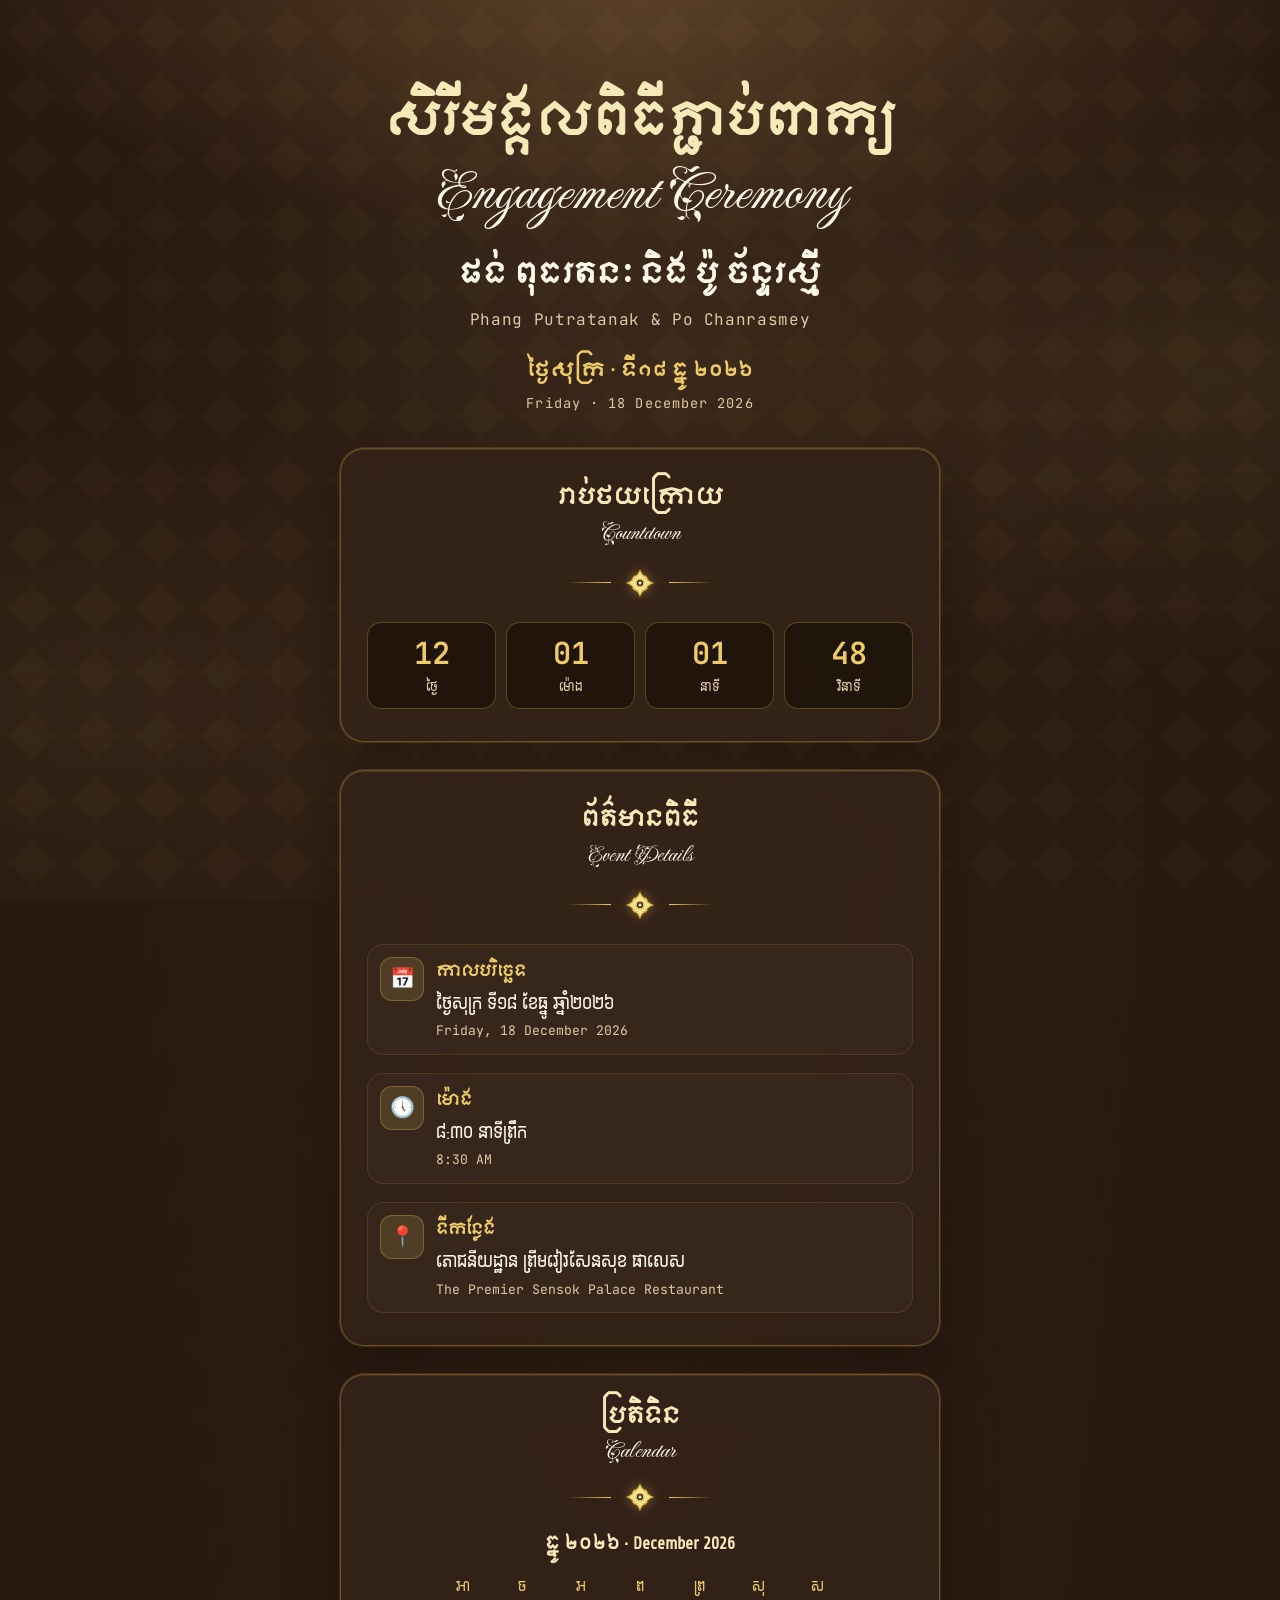
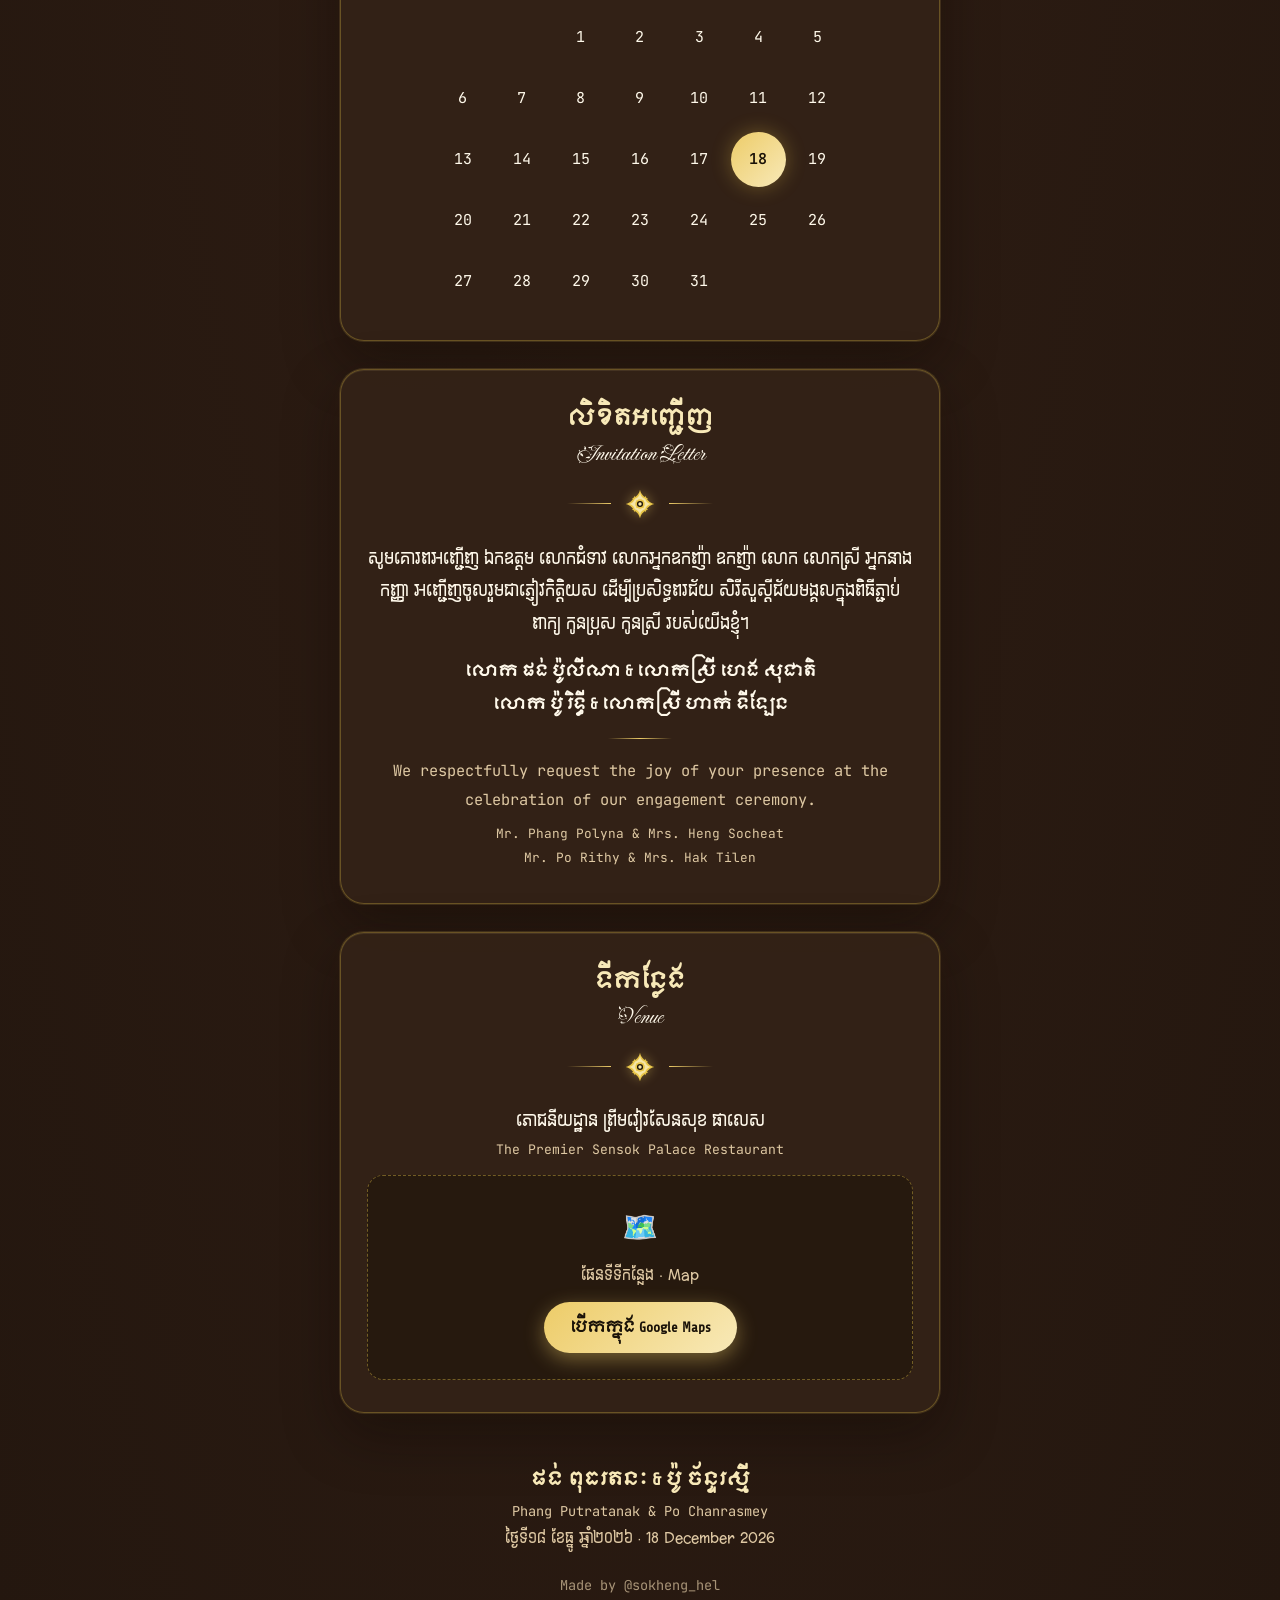
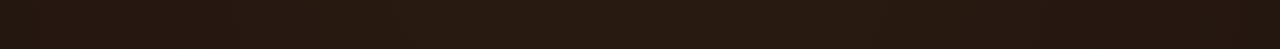
==== commit a05d0ef8: "update" ====
--- a/invitation.html
+++ b/invitation.html
@@ -287,8 +287,18 @@
       <div class="footer-names">ផង់ ពុធរតនៈ &amp; ប៉ូ ច័ន្ទរស្មី</div>
       <div class="footer-names-en">Phang Putratanak &amp; Po Chanrasmey</div>
       <div>ថ្ងៃទី១៨ ខែធ្នូ ឆ្នាំ២០២៦ · 18 December 2026</div>
-      <div style="margin-top:20px; opacity:0.7;">Made with <span class="heart">♥</span> · Digital Engagement Invitation</div>
+
+      <div style="margin-top:20px; opacity:0.7; font-family:'JetBrains Mono', monospace;">
+        Made by
+        <a href="https://t.me/sokheng_hel"
+          target="_blank"
+          rel="noopener noreferrer"
+          style="font:inherit; color:inherit; text-decoration:none;">
+          @sokheng_hel
+        </a>
+      </div>
     </footer>
+
   </main>
 
   <script>
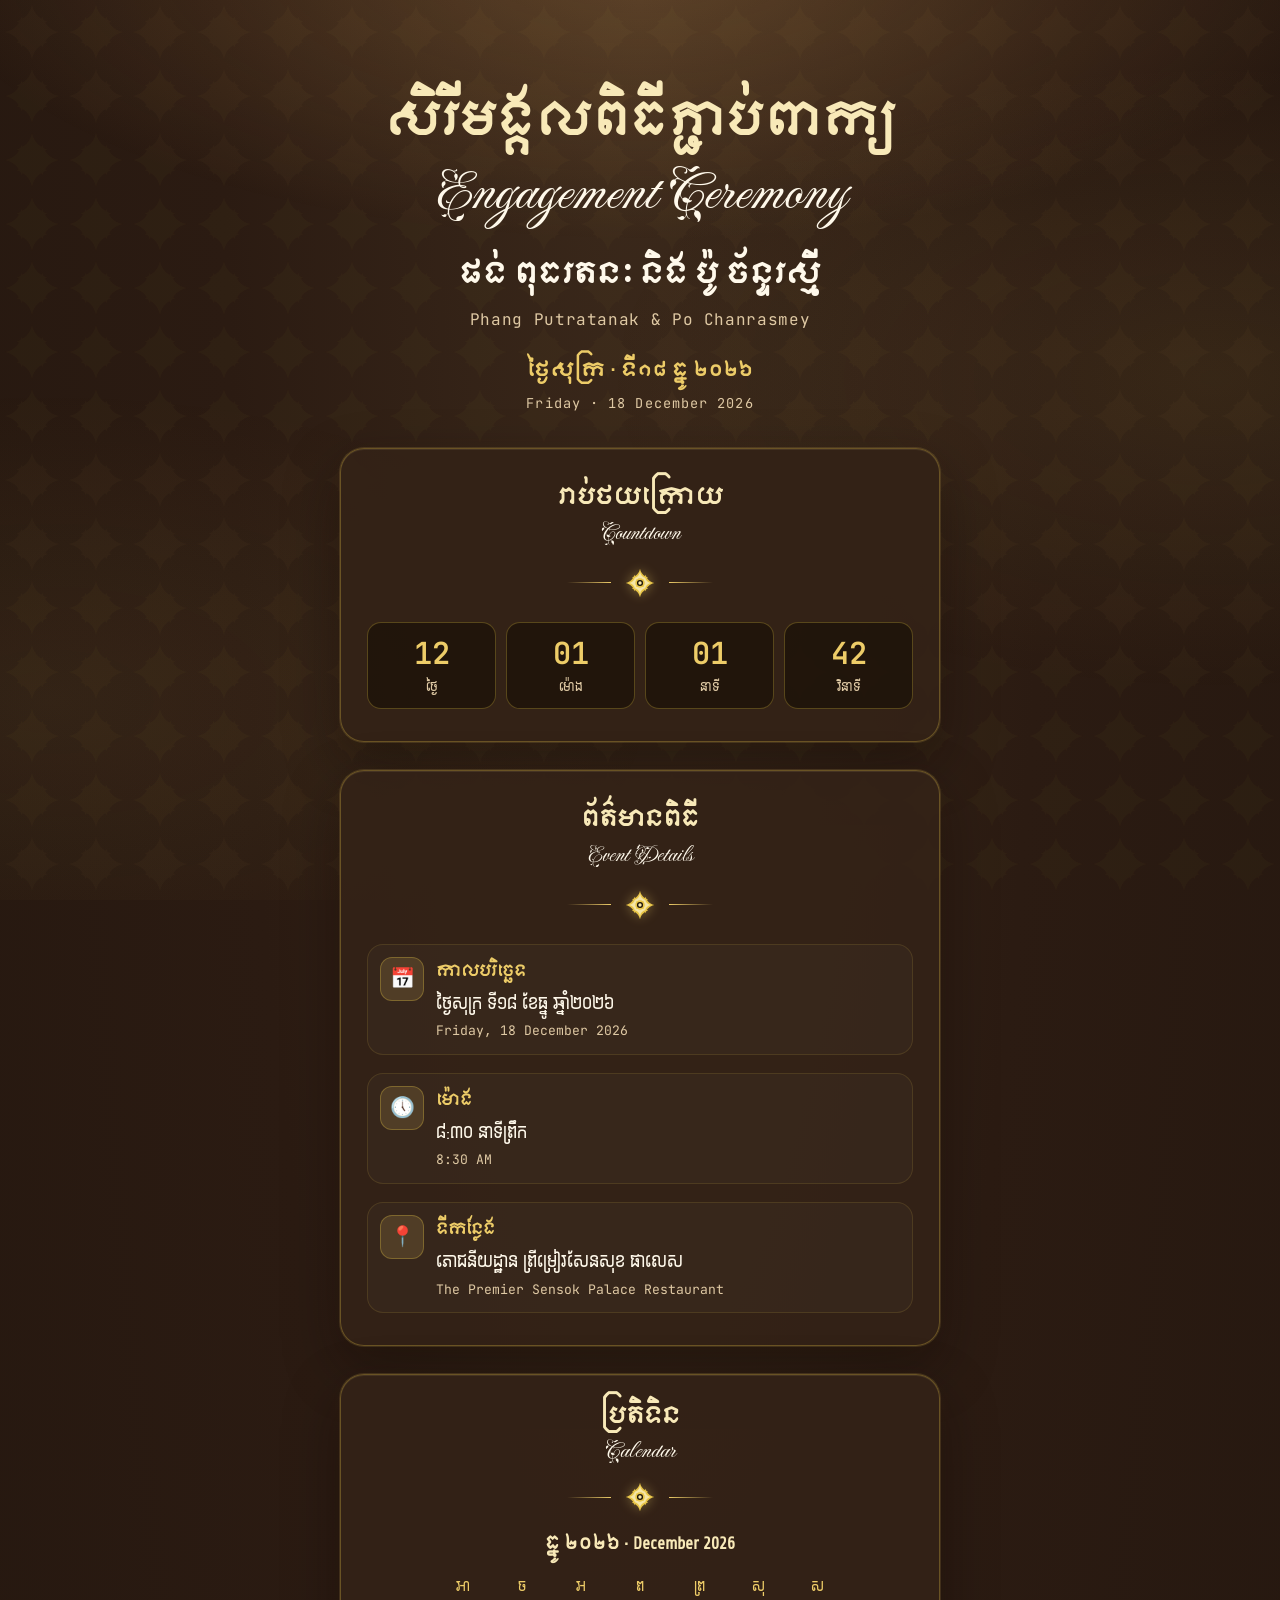
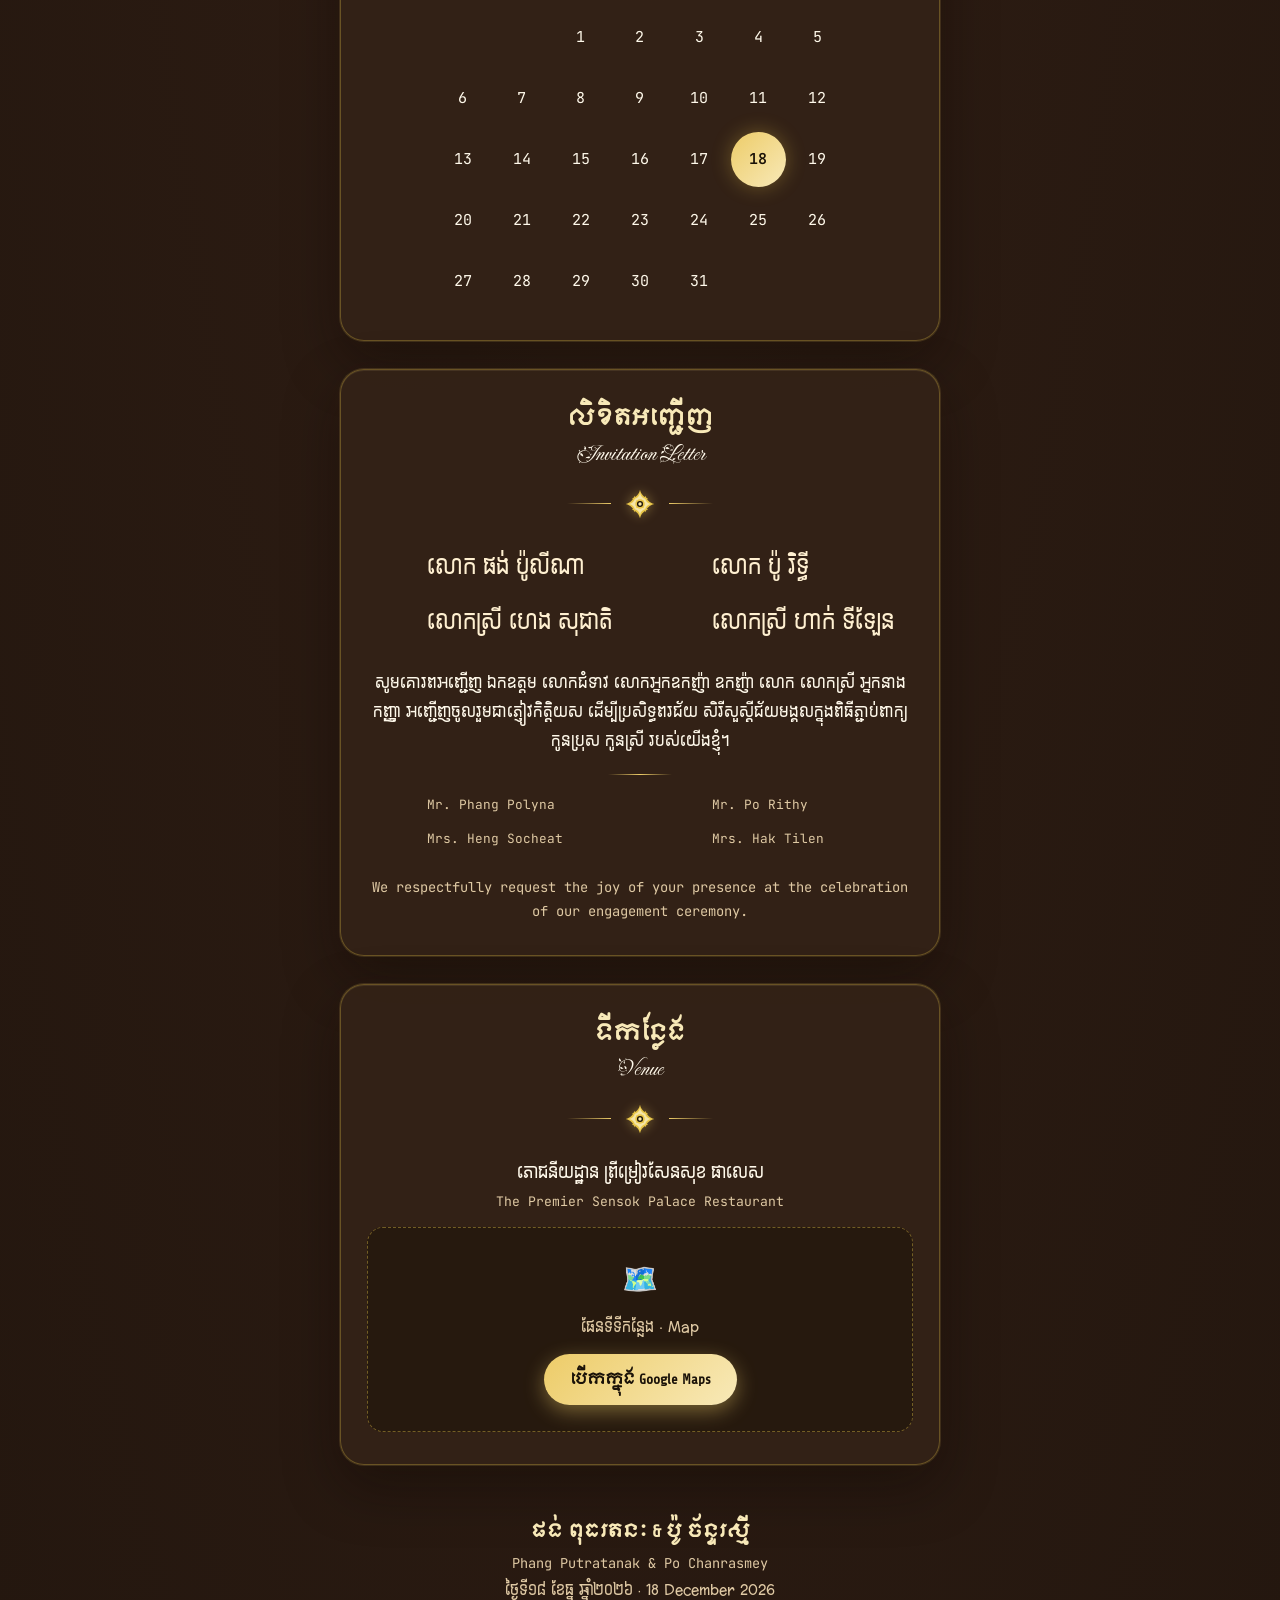
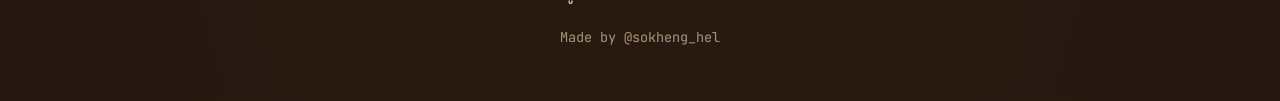
==== commit e188b01e: "update" ====
--- a/invitation.html
+++ b/invitation.html
@@ -125,7 +125,7 @@
             <div class="detail-icon">📍</div>
             <div>
               <div class="detail-label">ទីកន្លែង</div>
-              <div class="detail-value">ភោជនីយដ្ឋាន ព្រីមរៀរសែនសុខ ផាលេស</div>
+              <div class="detail-value">ភោជនីយដ្ឋាន ព្រីម្រៀរសែនសុខ ផាលេស</div>
               <div class="detail-value-en">The Premier Sensok Palace Restaurant</div>
             </div>
           </div>
@@ -236,12 +236,43 @@
             <circle cx="50" cy="50" r="5" fill="#f5e6a8"/>
           </svg>
         </div>
+        
         <div class="message-text">
-          <p>សូមគោរពអញ្ជើញ ឯកឧត្តម លោកជំទាវ លោកអ្នកឧកញ៉ា ឧកញ៉ា លោក លោកស្រី អ្នកនាង កញ្ញា អញ្ជើញចូលរួមជាភ្ញៀវកិត្តិយស ដើម្បីប្រសិទ្ធពរជ័យ សិរីសួស្តីជ័យមង្គលក្នុងពិធីភ្ជាប់ពាក្យ កូនប្រុស កូនស្រី របស់យើងខ្ញុំ។</p>
-          <p class="parents-km">លោក ផង់ ប៉ូលីណា &amp; លោកស្រី ហេង សុជាតិ<br>លោក ប៉ូ រិទ្ធី &amp; លោកស្រី ហាក់ ទីឡែន</p>
+          <!-- Khmer parents: two columns -->
+          <div class="parents-grid parents-km">
+            <div class="parent-family">
+              <div>លោក ផង់ ប៉ូលីណា</div>
+              <div>លោកស្រី ហេង សុជាតិ</div>
+            </div>
+            <div class="parent-family">
+              <div>លោក ប៉ូ រិទ្ធី</div>
+              <div>លោកស្រី ហាក់ ទីឡែន</div>
+            </div>
+          </div>
+          <p>
+            សូមគោរពអញ្ជើញ ឯកឧត្តម លោកជំទាវ លោកអ្នកឧកញ៉ា ឧកញ៉ា
+            លោក លោកស្រី អ្នកនាង កញ្ញា អញ្ជើញចូលរួមជាភ្ញៀវកិត្តិយស
+            ដើម្បីប្រសិទ្ធពរជ័យ សិរីសួស្តីជ័យមង្គលក្នុងពិធីភ្ជាប់ពាក្យ
+            កូនប្រុស កូនស្រី របស់យើងខ្ញុំ។
+          </p>
+          
           <div class="message-divider"></div>
-          <p class="message-en">We respectfully request the joy of your presence at the celebration of our engagement ceremony.</p>
-          <p class="parents-en">Mr. Phang Polyna &amp; Mrs. Heng Socheat<br>Mr. Po Rithy &amp; Mrs. Hak Tilen</p>
+
+          <!-- English parents: two columns -->
+          <div class="parents-grid parents-en">
+            <div class="parent-family">
+              <div>Mr. Phang Polyna</div>
+              <div>Mrs. Heng Socheat</div>
+            </div>
+            <div class="parent-family">
+              <div>Mr. Po Rithy</div>
+              <div>Mrs. Hak Tilen</div>
+            </div>
+          </div>
+                    <p class="message-en">
+            We respectfully request the joy of your presence
+            at the celebration of our engagement ceremony.
+          </p>
         </div>
       </div>
     </section>
@@ -273,7 +304,7 @@
             <circle cx="50" cy="50" r="5" fill="#f5e6a8"/>
           </svg>
         </div>
-        <div class="detail-value" style="text-align:center; margin-bottom:4px;">ភោជនីយដ្ឋាន ព្រីមរៀរសែនសុខ ផាលេស</div>
+        <div class="detail-value" style="text-align:center; margin-bottom:4px;">ភោជនីយដ្ឋាន ព្រីម្រៀរសែនសុខ ផាលេស</div>
         <div class="detail-value-en" style="text-align:center; margin-bottom:8px;">The Premier Sensok Palace Restaurant</div>
         <div class="map-placeholder">
           <span style="font-size:1.8rem;">🗺️</span>
--- a/styles.css
+++ b/styles.css
@@ -734,3 +734,322 @@
   .calendar-card .cal-day-name { font-size: .74rem; height: 27px; }
   .calendar-card .cal-day { font-size: .85rem; }
 }
+
+
+/* Make Khmer names more readable on mobile */
+@media screen and (max-width: 600px) {
+  .couple-names-kh {
+    font-family: 'Moulpali', 'Hanuman', sans-serif;
+    font-size: clamp(20px, 5vw, 26px);
+    line-height: 1.8;
+    letter-spacing: 0;
+    text-align: center;
+  }
+}
+
+
+.family-section {
+  width: 100%;
+  max-width: 900px;
+  margin: 30px auto;
+}
+
+.family-grid {
+  display: grid;
+  grid-template-columns: repeat(2, minmax(0, 1fr));
+  column-gap: 48px;
+  row-gap: 28px;
+  align-items: center;
+  text-align: left;
+}
+
+.family-name {
+  min-width: 0;
+  overflow-wrap: break-word;
+}
+
+.khmer-family {
+  font-family: 'Preahvihear', 'Hanuman', sans-serif;
+  font-size: clamp(19px, 2.5vw, 29px);
+  line-height: 1.9;
+  color: #fff0d1;
+}
+
+.english-family {
+  margin-top: 25px;
+  font-family: 'JetBrains Mono', monospace;
+  font-size: clamp(12px, 1.4vw, 17px);
+  line-height: 1.7;
+  color: #e5cfa7;
+}
+
+@media (max-width: 600px) {
+  .family-section {
+    padding: 0 12px;
+  }
+
+  .family-grid {
+    column-gap: 14px;
+    row-gap: 18px;
+  }
+
+  .khmer-family {
+    font-size: clamp(14px, 3.7vw, 19px);
+    line-height: 1.8;
+  }
+
+  .english-family {
+    font-size: 10px;
+    overflow-wrap: anywhere;
+  }
+}
+
+
+/* Parents layout: Groom family | Bride family */
+.message-text .parents-grid {
+  display: grid;
+  grid-template-columns: repeat(2, minmax(0, 1fr));
+  column-gap: 36px;
+  row-gap: 16px;
+  width: 100%;
+  margin: 28px auto;
+  align-items: center;
+  text-align: left;
+}
+
+.message-text .parents-grid > div {
+  min-width: 0;
+  overflow-wrap: break-word;
+}
+
+/* Khmer parents */
+.message-text .parents-grid.parents-km {
+  font-family: 'Preahvihear', 'Hanuman', sans-serif;
+  font-size: clamp(18px, 2.2vw, 27px);
+  line-height: 1.8;
+  color: #fff0d1;
+}
+
+/* English parents */
+.message-text .parents-grid.parents-en {
+  font-family: 'JetBrains Mono', monospace;
+  font-size: clamp(12px, 1.4vw, 17px);
+  line-height: 1.7;
+  color: #e5cfa7;
+}
+
+/* Mobile */
+@media (max-width: 600px) {
+  .message-text .parents-grid {
+    column-gap: 12px;
+    row-gap: 14px;
+    margin: 20px auto;
+  }
+
+  .message-text .parents-grid.parents-km {
+    font-size: clamp(14px, 3.5vw, 19px);
+    line-height: 1.7;
+  }
+
+  .message-text .parents-grid.parents-en {
+    font-size: clamp(10px, 2.5vw, 13px);
+    line-height: 1.6;
+  }
+}
+
+
+/* Invitation letter: balanced readable typography on desktop and phones */
+.message-text > p:first-child {
+  font-family: var(--font-kh-body);
+  font-size: clamp(0.82rem, 1.65vw, 0.96rem);
+  line-height: 1.95;
+  font-weight: 400;
+  max-width: 54ch;
+  margin-inline: auto;
+}
+.message-text .parents-grid {
+  column-gap: clamp(12px, 3vw, 28px);
+  row-gap: 10px;
+  margin: 22px auto;
+}
+.message-text .parents-grid.parents-km {
+  font-family: var(--font-kh-body);
+  font-size: clamp(0.84rem, 1.7vw, 1.05rem);
+  font-weight: 400;
+  line-height: 1.75;
+}
+.message-text .parents-grid.parents-en {
+  font-family: var(--font-en);
+  font-size: clamp(0.7rem, 1.2vw, 0.8rem);
+  line-height: 1.7;
+  margin-top: 18px;
+}
+.message-text .message-en {
+  font-size: clamp(0.75rem, 1.3vw, 0.86rem) !important;
+  line-height: 1.75 !important;
+}
+@media (max-width: 600px) {
+  .message-text > p:first-child {
+    font-size: clamp(0.79rem, 3.2vw, 0.9rem);
+    line-height: 1.9;
+  }
+  .message-text .parents-grid {
+    column-gap: 10px;
+    row-gap: 9px;
+    margin: 18px auto;
+  }
+  .message-text .parents-grid.parents-km {
+    font-size: clamp(0.72rem, 3vw, 0.87rem);
+    line-height: 1.7;
+  }
+  .message-text .parents-grid.parents-en {
+    font-size: clamp(0.61rem, 2.35vw, 0.72rem);
+    line-height: 1.65;
+  }
+  .message-text .message-en {
+    font-size: 0.74rem !important;
+  }
+}
+
+/* Final override: grouped, centered parents with matched columns */
+.message-text .parents-grid {
+  display: grid;
+  grid-template-columns: repeat(2, minmax(0, 1fr));
+  column-gap: clamp(14px, 3vw, 36px);
+  row-gap: 0;
+  width: 100%;
+  align-items: start;
+  text-align: center;
+  margin: 22px auto;
+}
+.message-text .parents-grid .parent-family {
+  display: flex;
+  flex-direction: column;
+  align-items: center;
+  gap: 12px;
+  min-width: 0;
+}
+.message-text .parents-grid .parent-family > div {
+  max-width: 100%;
+  overflow-wrap: break-word;
+}
+.message-text .parents-grid.parents-km {
+  font-family: var(--font-kh-body);
+  font-size: clamp(0.84rem, 1.7vw, 1.05rem);
+  line-height: 1.8;
+}
+.message-text .parents-grid.parents-en {
+  font-family: var(--font-en);
+  font-size: clamp(0.7rem, 1.2vw, 0.8rem);
+  line-height: 1.7;
+}
+@media (max-width: 600px) {
+  .message-text .parents-grid { column-gap: 10px; margin: 18px auto; }
+  .message-text .parents-grid .parent-family { gap: 8px; }
+  .message-text .parents-grid.parents-km { font-size: clamp(0.72rem, 3vw, 0.87rem); }
+  .message-text .parents-grid.parents-en { font-size: clamp(0.61rem, 2.35vw, 0.72rem); }
+}
+
+/* Parent names: shared left edge for father and mother in each column */
+.message-text .parents-grid {
+  grid-template-columns: repeat(2, minmax(0, 1fr));
+  column-gap: clamp(16px, 4vw, 48px);
+  text-align: left;
+  padding-inline: clamp(4px, 2vw, 20px);
+  box-sizing: border-box;
+}
+.message-text .parents-grid .parent-family {
+  align-items: flex-start;
+  justify-content: flex-start;
+  text-align: left;
+  width: 100%;
+}
+.message-text .parents-grid .parent-family > div {
+  width: 100%;
+  text-align: left;
+}
+@media (max-width: 600px) {
+  .message-text .parents-grid {
+    column-gap: 12px;
+    padding-inline: 0;
+  }
+}
+
+
+/* =========================================
+   PARENTS NAMES — FINAL ADJUSTABLE LAYOUT
+   Change translateX() independently for each column.
+   Positive = right; negative = left.
+   ========================================= */
+.message-text .parents-grid {
+  display: grid;
+  grid-template-columns: repeat(2, minmax(0, 1fr));
+  column-gap: 24px;
+  row-gap: 16px;
+  width: 100%;
+  margin: 24px auto;
+  padding-inline: 0;
+  align-items: start;
+  text-align: left;
+}
+.message-text .parents-grid .parent-family {
+  display: flex;
+  flex-direction: column;
+  align-items: flex-start;
+  justify-content: flex-start;
+  gap: 10px;
+  min-width: 0;
+  width: 100%;
+  text-align: left;
+}
+.message-text .parents-grid .parent-family > div {
+  min-width: 0;
+  max-width: 100%;
+  overflow-wrap: break-word;
+  text-align: left;
+}
+/* Groom's parents — LEFT column */
+.message-text .parents-grid .parent-family:first-child {
+  transform: translateX(60px);
+}
+/* Bride's parents — RIGHT column */
+.message-text .parents-grid .parent-family:last-child {
+  transform: translateX(60px);
+}
+.message-text .parents-grid.parents-km {
+  font-family: 'Preahvihear', 'Hanuman', sans-serif;
+  font-size: clamp(15px, 2vw, 21px);
+  font-weight: 400;
+  line-height: 1.8;
+  color: #fff0d1;
+}
+.message-text .parents-grid.parents-en {
+  font-family: 'JetBrains Mono', monospace;
+  font-size: clamp(11px, 1.3vw, 15px);
+  font-weight: 400;
+  line-height: 1.7;
+  color: #e5cfa7;
+}
+@media (max-width: 600px) {
+  .message-text .parents-grid {
+    grid-template-columns: repeat(2, minmax(0, 1fr));
+    column-gap: 12px;
+    row-gap: 12px;
+    margin: 18px auto;
+  }
+  .message-text .parents-grid .parent-family { gap: 8px; }
+  .message-text .parents-grid .parent-family:first-child {
+    transform: translateX(4px);
+  }
+  .message-text .parents-grid .parent-family:last-child {
+    transform: translateX(4px);
+  }
+  .message-text .parents-grid.parents-km {
+    font-size: clamp(12px, 3.2vw, 16px);
+    line-height: 1.7;
+  }
+  .message-text .parents-grid.parents-en {
+    font-size: clamp(10px, 2.5vw, 12px);
+    line-height: 1.6;
+  }
+}
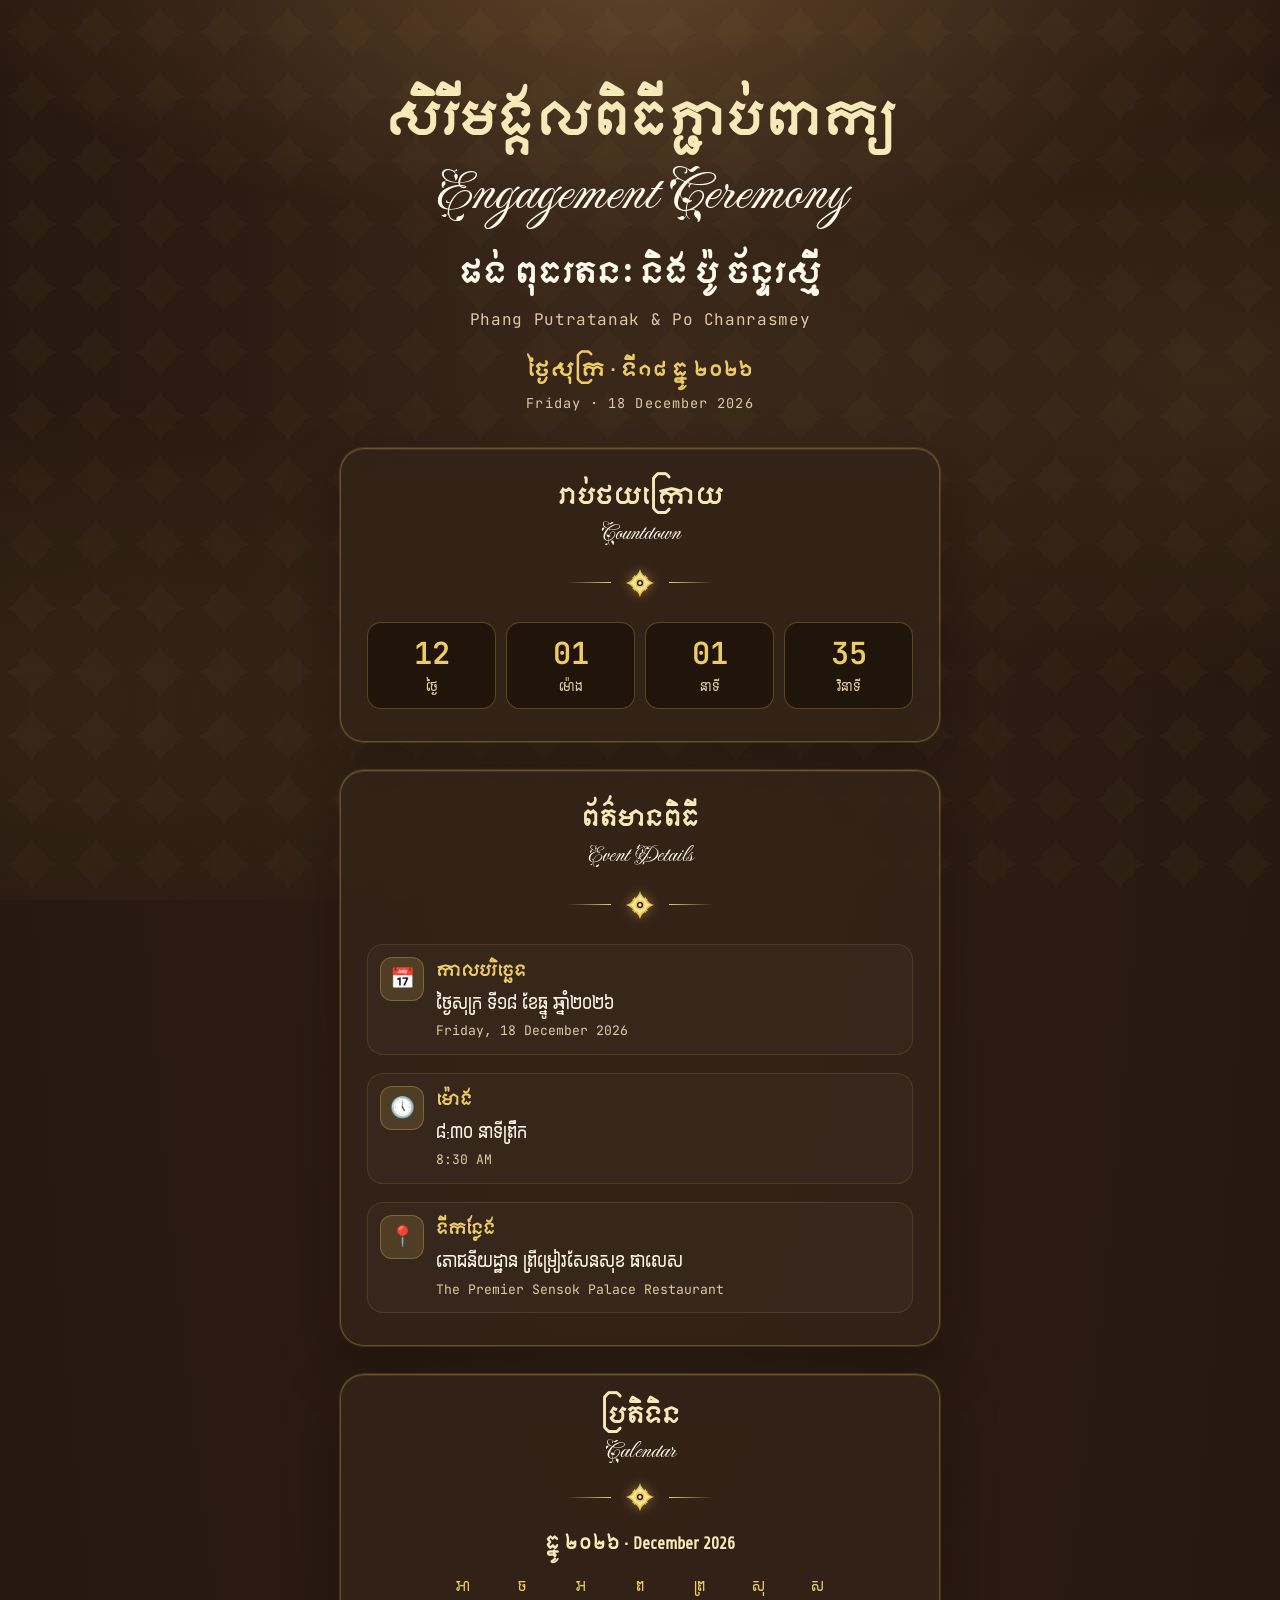
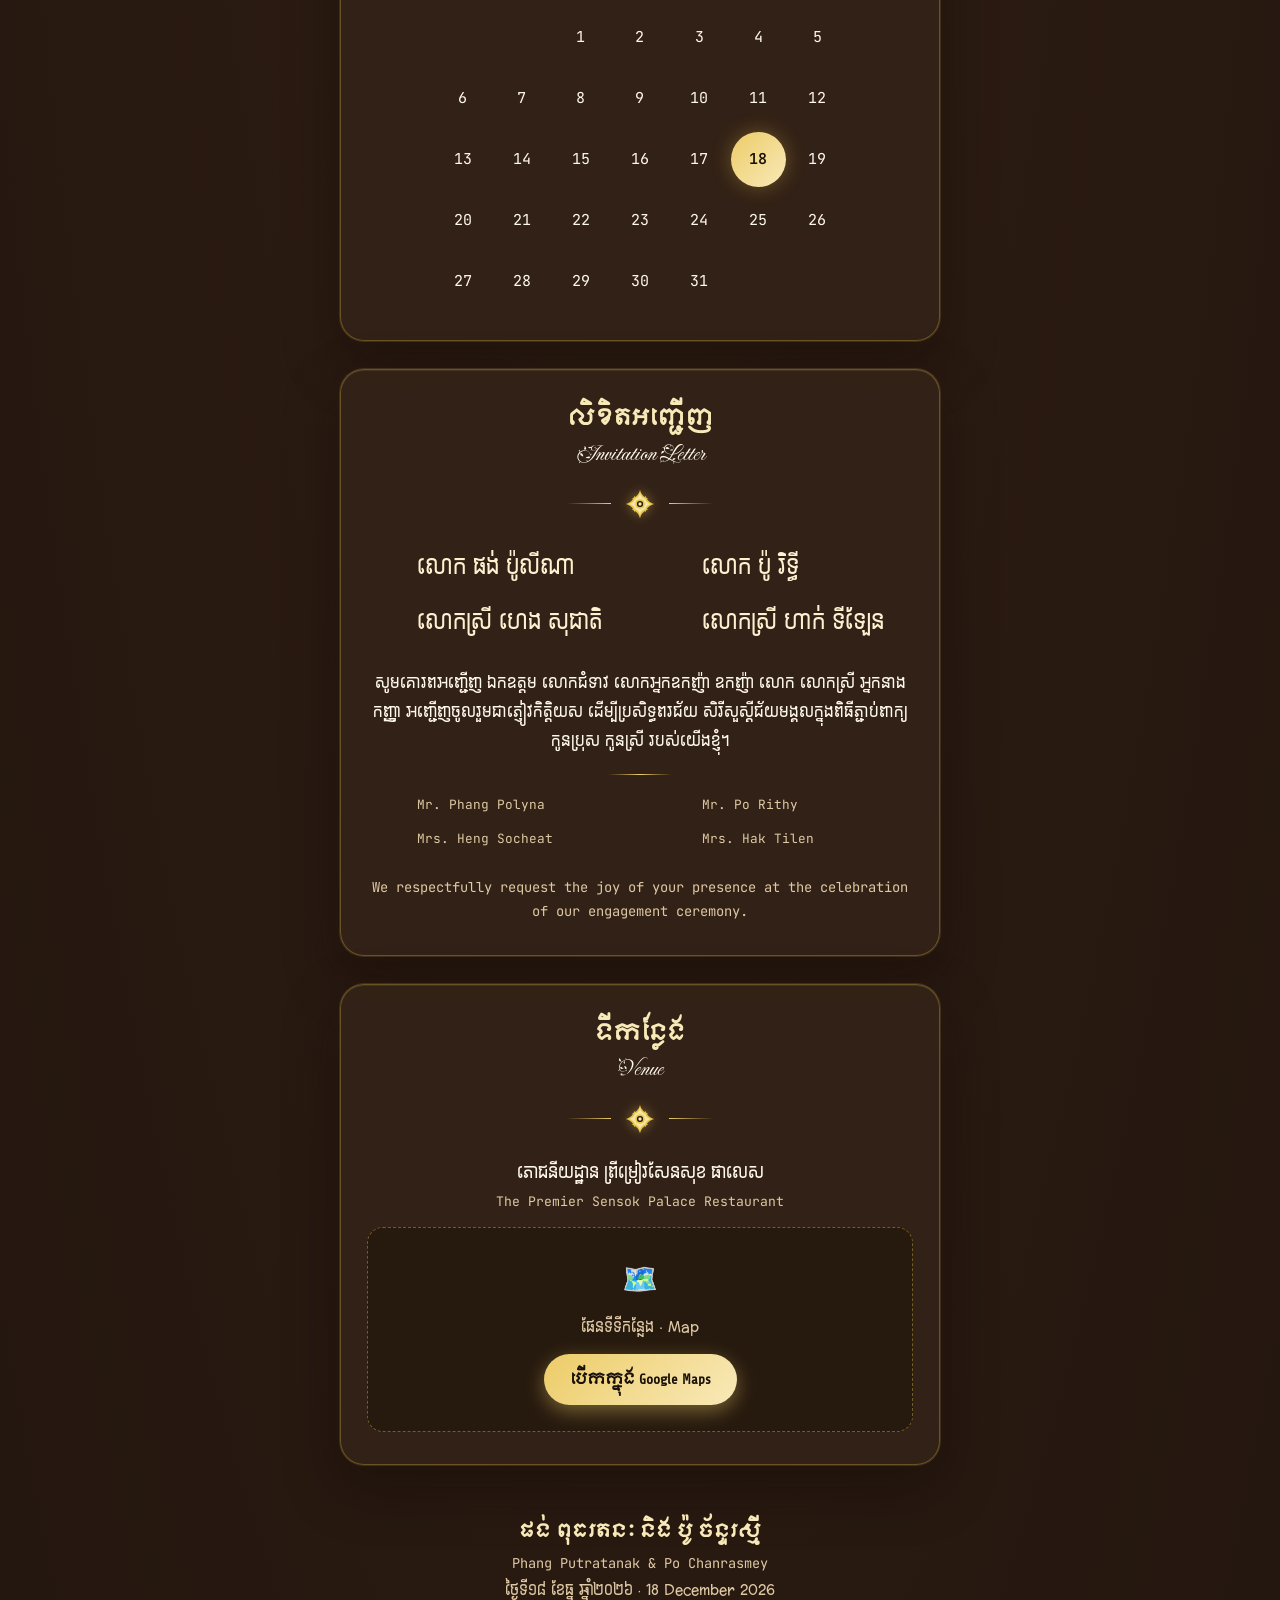
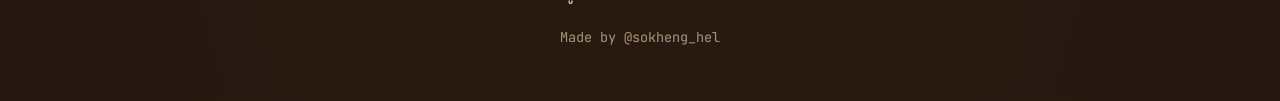
==== commit 943b000c: "update" ====
--- a/invitation.html
+++ b/invitation.html
@@ -255,7 +255,7 @@
             ដើម្បីប្រសិទ្ធពរជ័យ សិរីសួស្តីជ័យមង្គលក្នុងពិធីភ្ជាប់ពាក្យ
             កូនប្រុស កូនស្រី របស់យើងខ្ញុំ។
           </p>
-          
+
           <div class="message-divider"></div>
 
           <!-- English parents: two columns -->
@@ -315,7 +315,7 @@
     </section>
 
     <footer class="fade-up">
-      <div class="footer-names">ផង់ ពុធរតនៈ &amp; ប៉ូ ច័ន្ទរស្មី</div>
+      <div class="footer-names">ផង់ ពុធរតនៈ និង ប៉ូ ច័ន្ទរស្មី</div>
       <div class="footer-names-en">Phang Putratanak &amp; Po Chanrasmey</div>
       <div>ថ្ងៃទី១៨ ខែធ្នូ ឆ្នាំ២០២៦ · 18 December 2026</div>
 
--- a/styles.css
+++ b/styles.css
@@ -1010,11 +1010,11 @@
 }
 /* Groom's parents — LEFT column */
 .message-text .parents-grid .parent-family:first-child {
-  transform: translateX(60px);
+  transform: translateX(50px);
 }
 /* Bride's parents — RIGHT column */
 .message-text .parents-grid .parent-family:last-child {
-  transform: translateX(60px);
+  transform: translateX(50px);
 }
 .message-text .parents-grid.parents-km {
   font-family: 'Preahvihear', 'Hanuman', sans-serif;
@@ -1053,3 +1053,27 @@
     line-height: 1.6;
   }
 }
+
+/* Couple names: readable on phones without horizontal clipping */
+@media (max-width: 600px) {
+  .hero .hero-names {
+    font-size: clamp(1.08rem, 4.7vw, 1.35rem);
+    line-height: 1.9;
+    white-space: normal;
+    overflow-wrap: break-word;
+    max-width: 100%;
+    padding-inline: 8px;
+    box-sizing: border-box;
+    text-align: center;
+  }
+  .hero .hero-names-en {
+    font-size: clamp(0.9rem, 3.7vw, 1.08rem);
+    line-height: 1.7;
+    letter-spacing: 0;
+    overflow-wrap: break-word;
+    max-width: 100%;
+    padding-inline: 8px;
+    box-sizing: border-box;
+    text-align: center;
+  }
+}
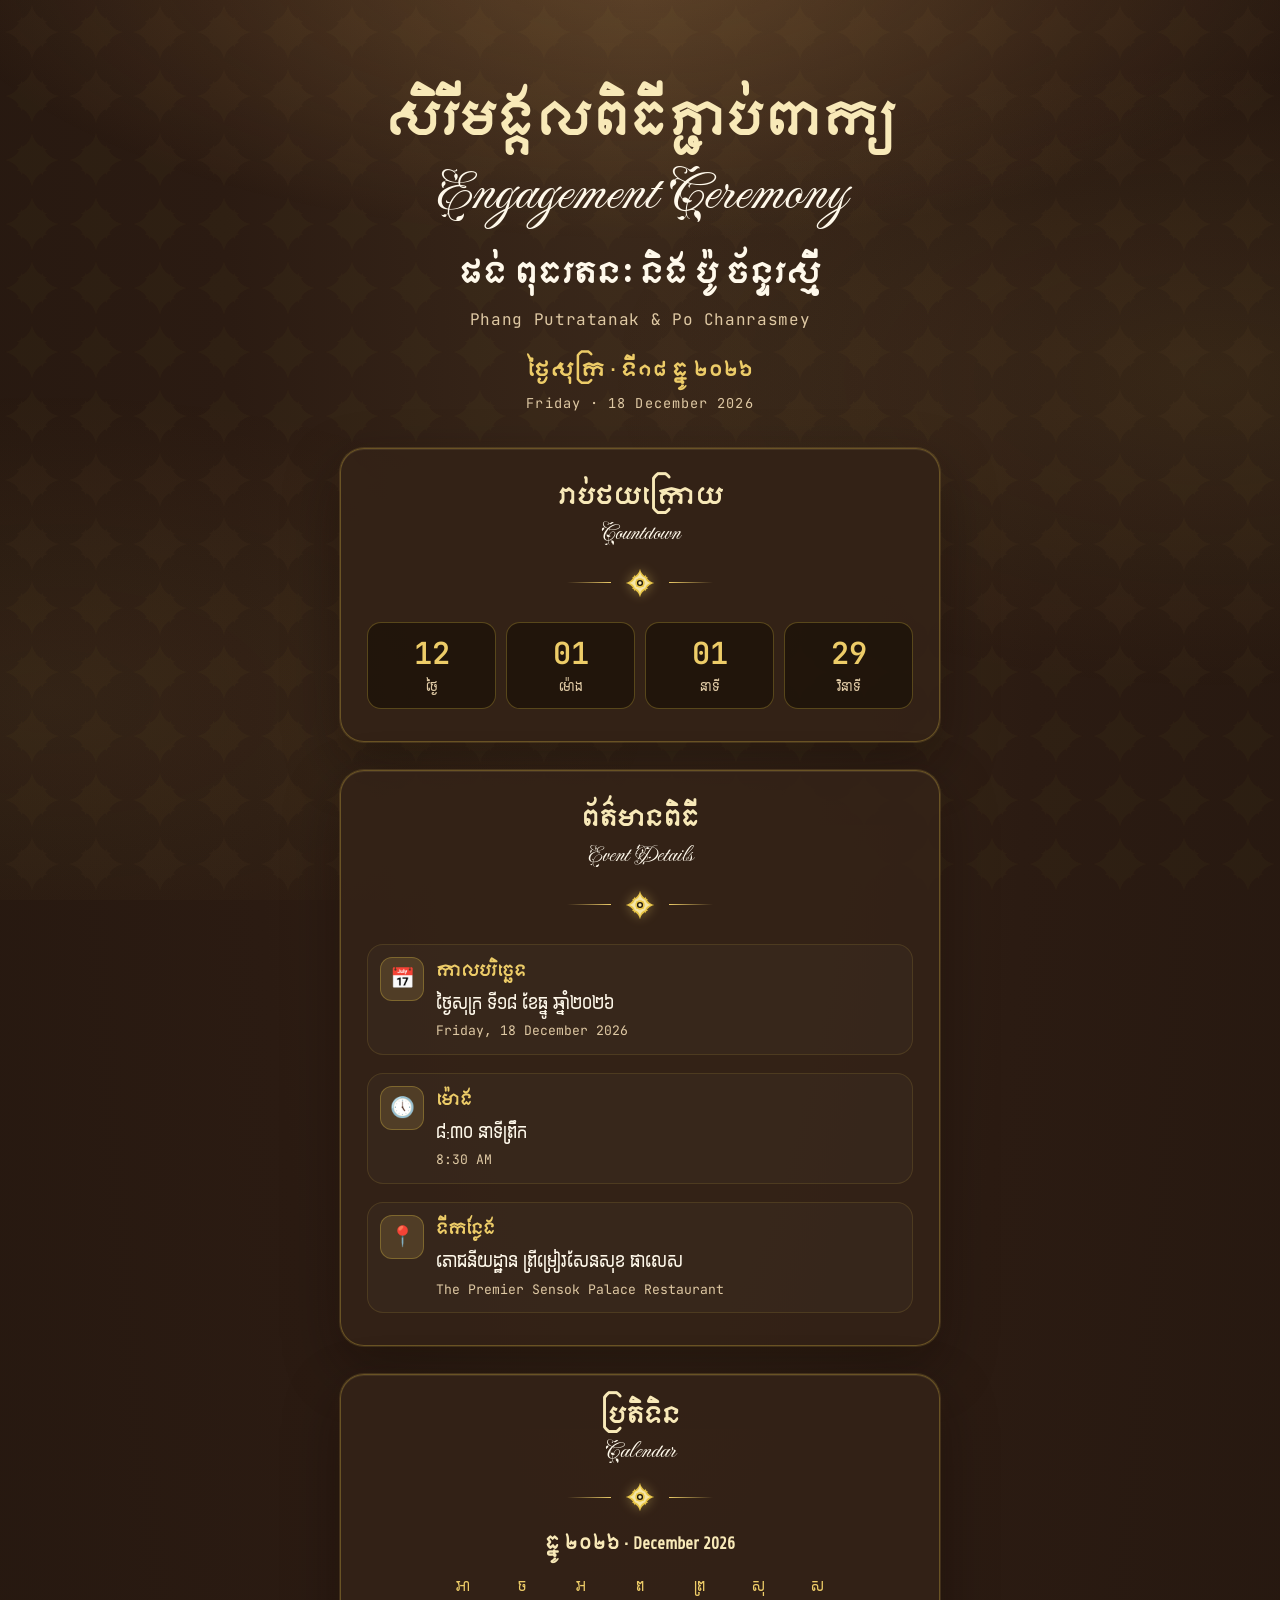
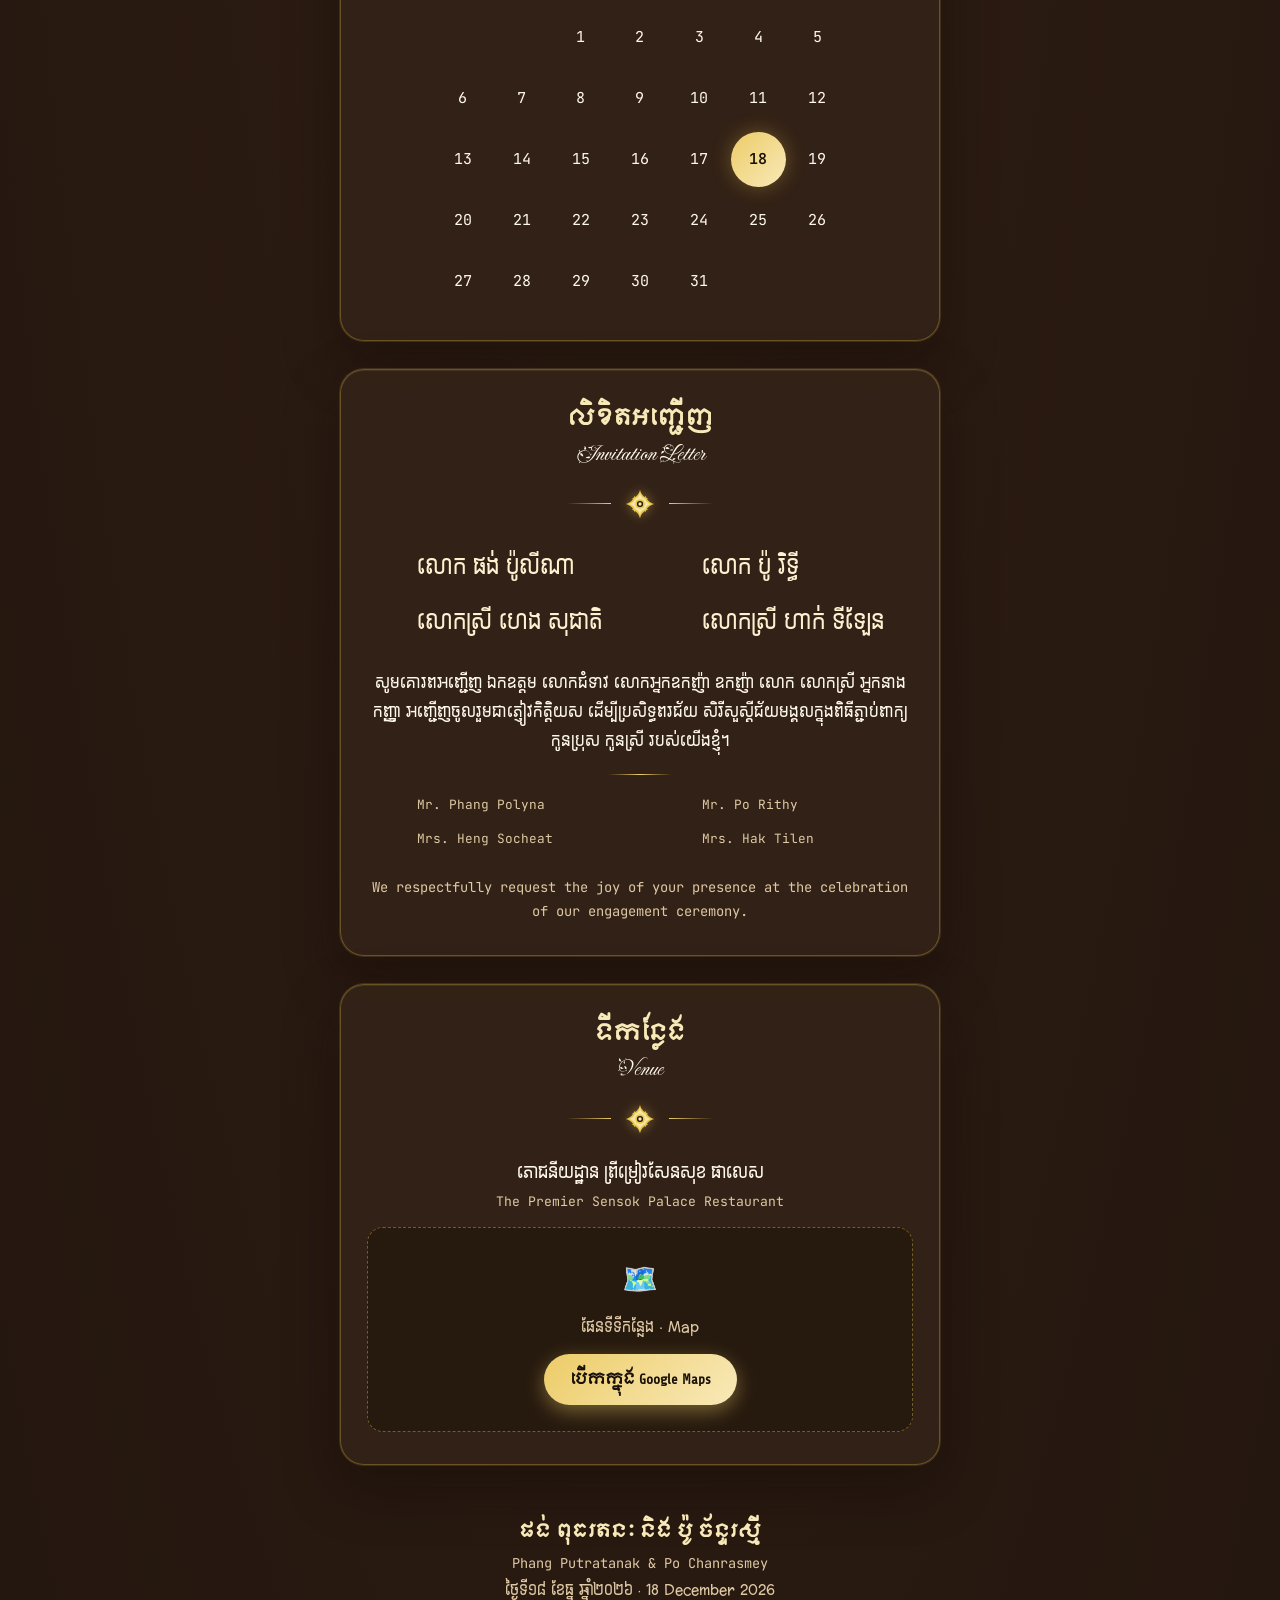
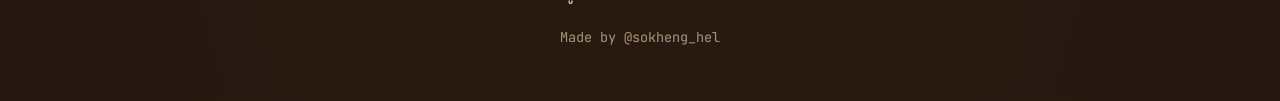
==== commit a204c502: "Update" ====
--- a/invitation.html
+++ b/invitation.html
@@ -4,7 +4,7 @@
   <meta charset="UTF-8" />
   <meta name="viewport" content="width=device-width, initial-scale=1.0, maximum-scale=1.0, user-scalable=no" />
   <meta name="theme-color" content="#1a1208" />
-  <meta name="description" content="សិរីមង្គលពិធីភ្ជាប់ពាក្យ · ផង់ ពុទ្ធរតនៈ & ប៉ូ ច័ន្ទរស្មី · ១៨ ធ្នូ ២០២៦" />
+  <meta name="description" content="សិរីមង្គលពិធីភ្ជាប់ពាក្យ · ផង់ ពុធរតនៈ & ប៉ូ ច័ន្ទរស្មី · ១៨ ធ្នូ ២០២៦" />
   <title>សិរីមង្គលពិធីភ្ជាប់ពាក្យ</title>
   
   <!-- Khmer + elegant fonts for better consistency & readability -->
--- a/styles.css
+++ b/styles.css
@@ -1039,10 +1039,10 @@
   }
   .message-text .parents-grid .parent-family { gap: 8px; }
   .message-text .parents-grid .parent-family:first-child {
-    transform: translateX(4px);
+    transform: translateX(20px);
   }
   .message-text .parents-grid .parent-family:last-child {
-    transform: translateX(4px);
+    transform: translateX(40px);
   }
   .message-text .parents-grid.parents-km {
     font-size: clamp(12px, 3.2vw, 16px);
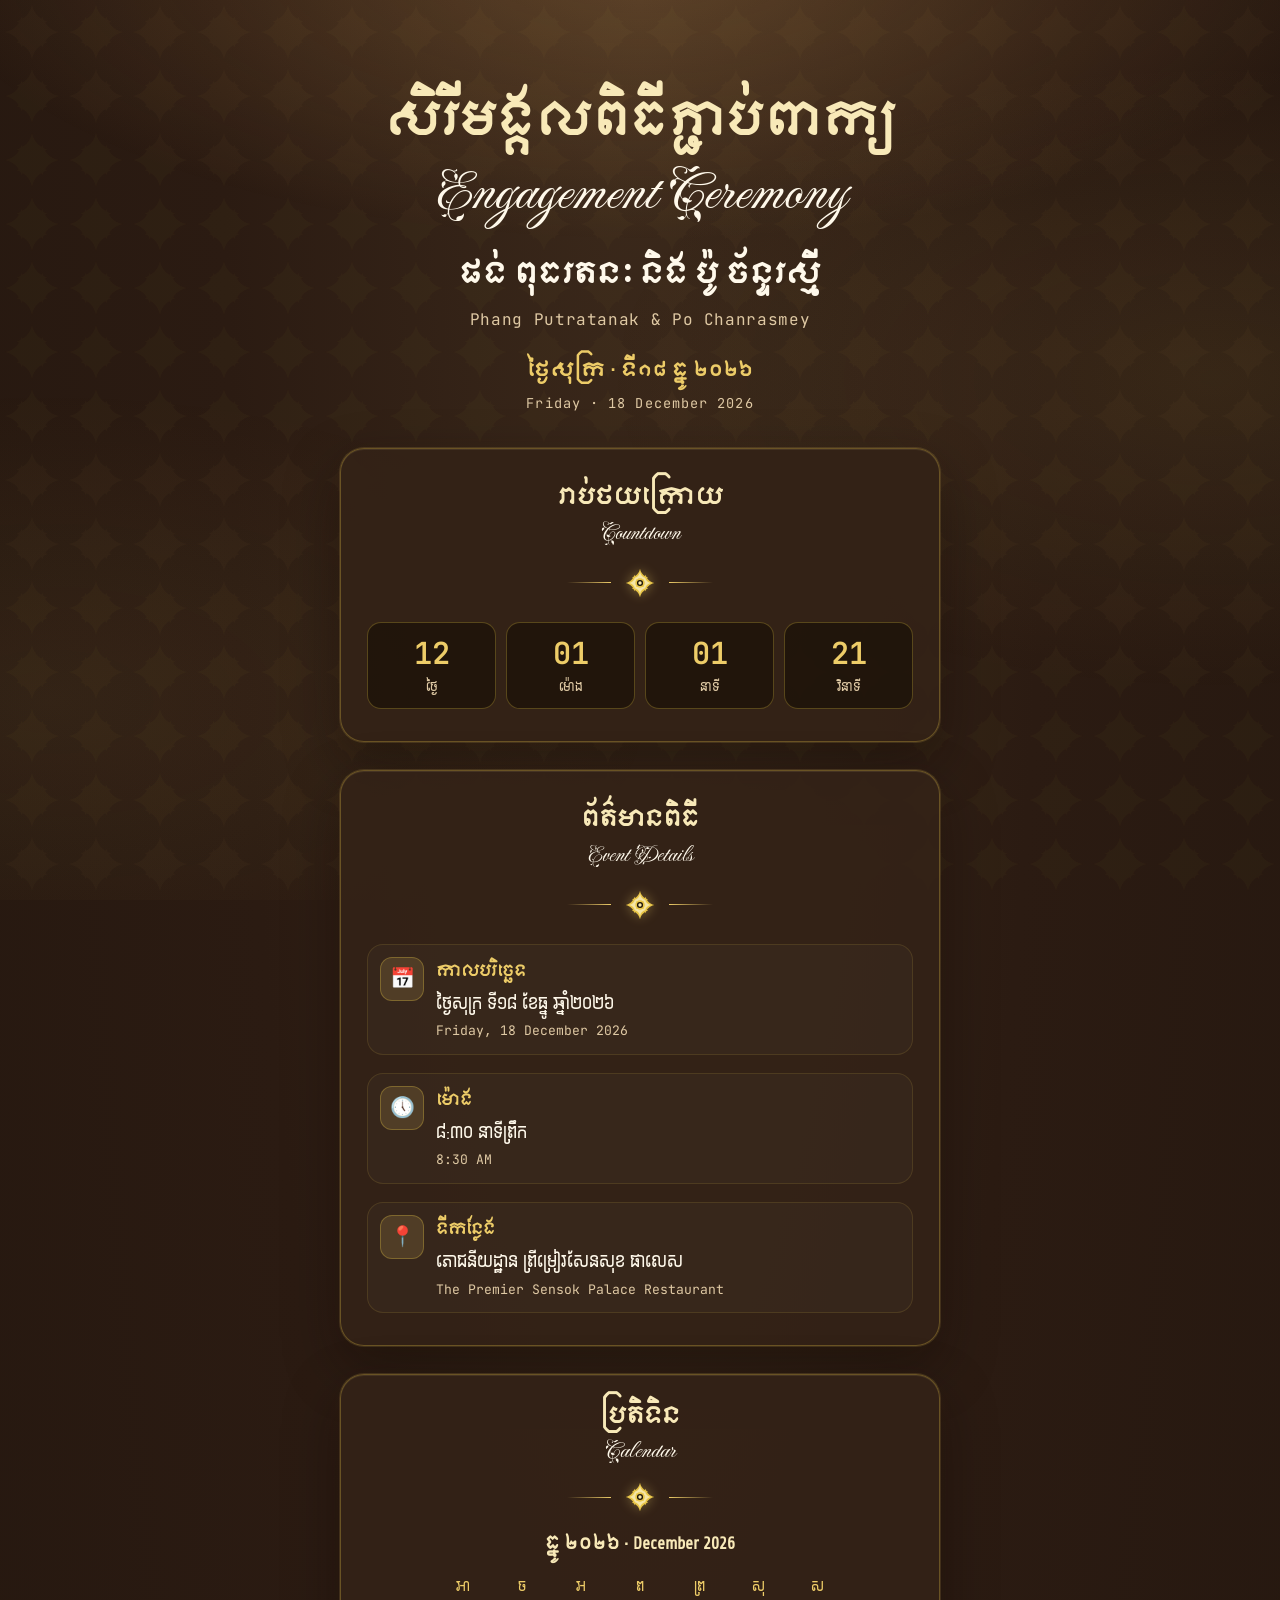
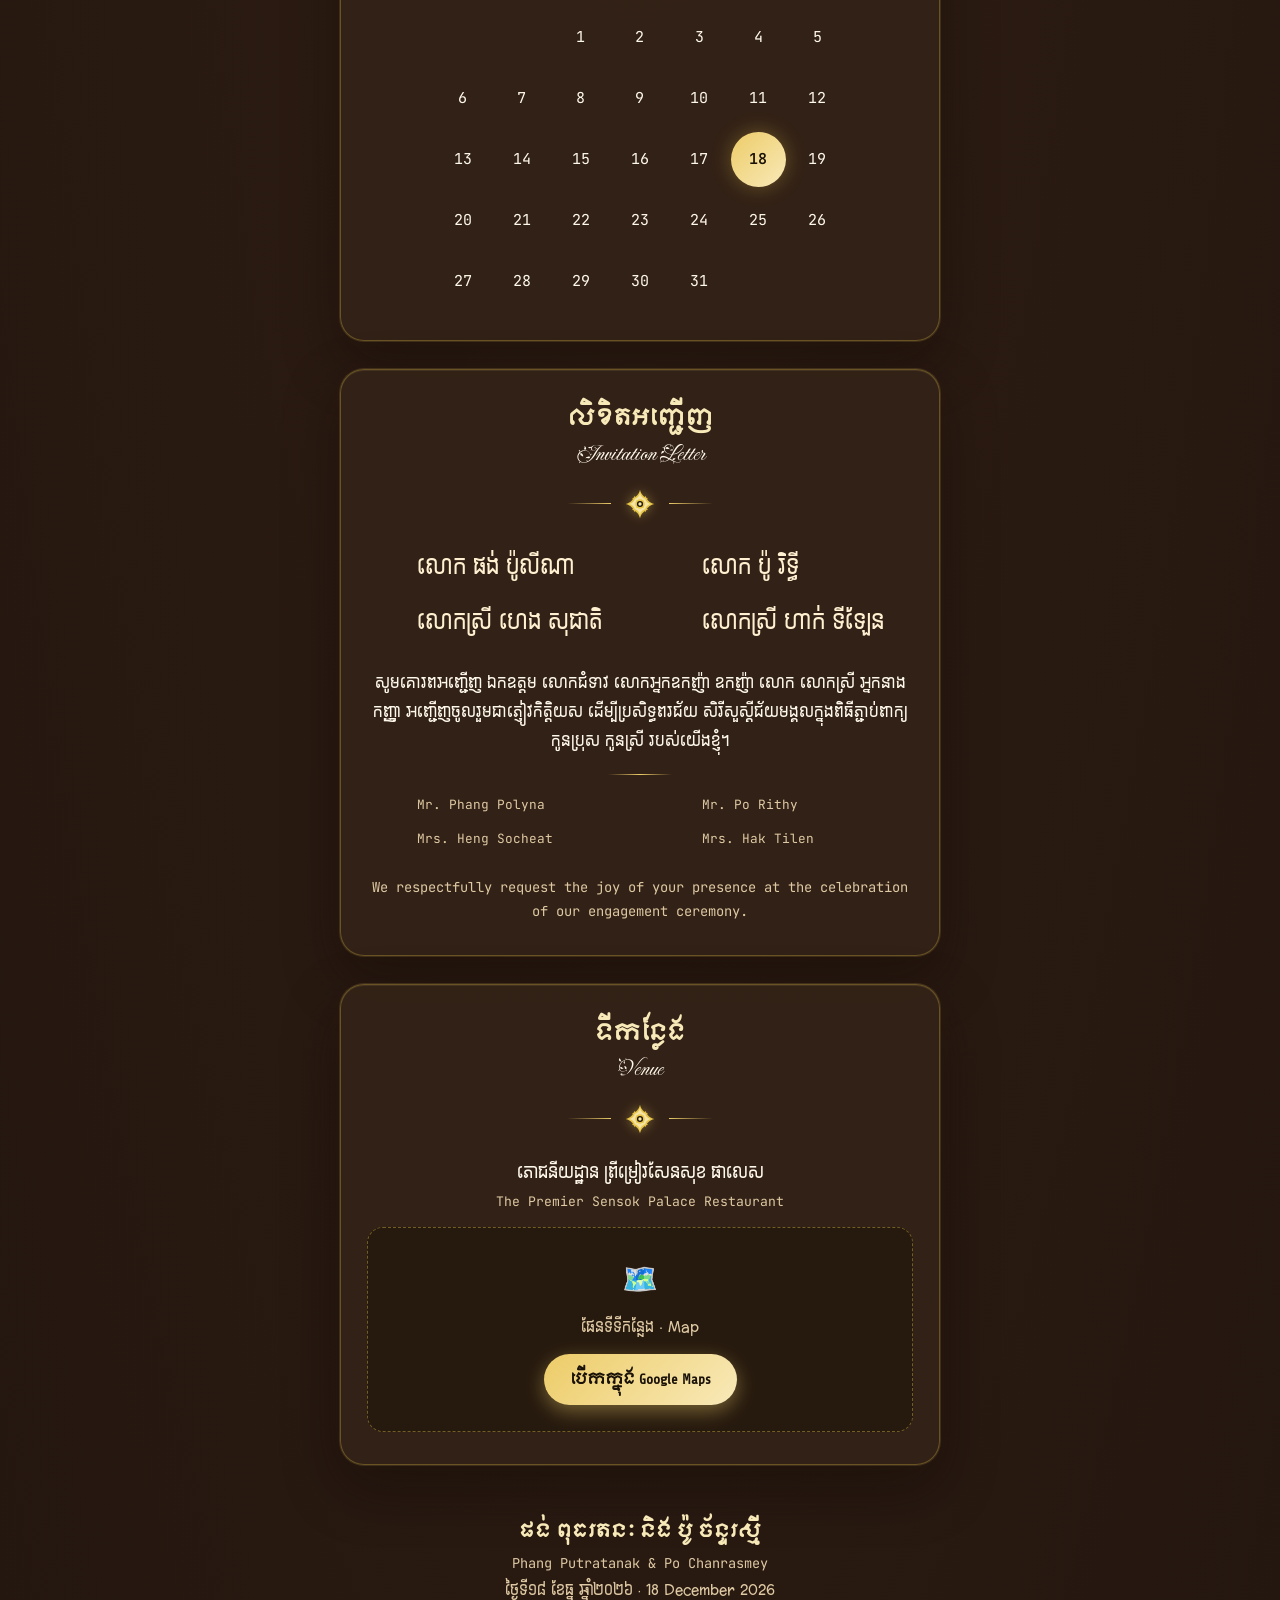
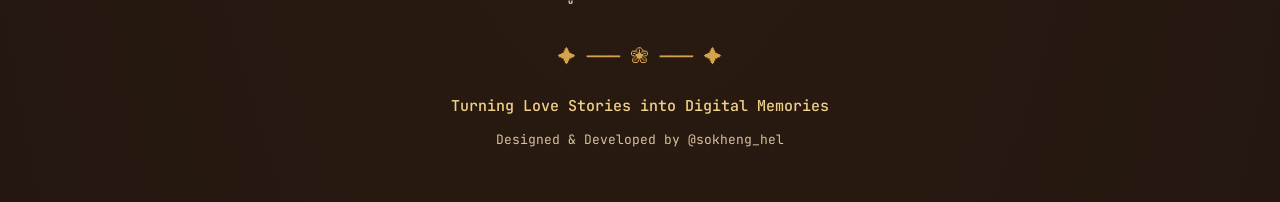
==== commit 9827fc15: "update" ====
--- a/invitation.html
+++ b/invitation.html
@@ -314,21 +314,38 @@
       </div>
     </section>
 
-    <footer class="fade-up">
-      <div class="footer-names">ផង់ ពុធរតនៈ និង ប៉ូ ច័ន្ទរស្មី</div>
-      <div class="footer-names-en">Phang Putratanak &amp; Po Chanrasmey</div>
-      <div>ថ្ងៃទី១៨ ខែធ្នូ ឆ្នាំ២០២៦ · 18 December 2026</div>
-
-      <div style="margin-top:20px; opacity:0.7; font-family:'JetBrains Mono', monospace;">
-        Made by
-        <a href="https://t.me/sokheng_hel"
+  <footer class="fade-up">
+    <!-- Couple Names -->
+    <div class="footer-names">
+      ផង់ ពុធរតនៈ និង ប៉ូ ច័ន្ទរស្មី
+    </div>
+    <div class="footer-names-en">
+      Phang Putratanak &amp; Po Chanrasmey
+    </div>
+    <!-- Wedding Date -->
+    <div>
+      ថ្ងៃទី១៨ ខែធ្នូ ឆ្នាំ២០២៦ · 18 December 2026
+    </div>
+    <!-- Footer Credit -->
+    <div class="footer-branding">
+      <div class="footer-divider">
+        ✦ ─── ❀ ─── ✦
+      </div>
+      <p class="footer-tagline">
+        Turning Love Stories into Digital Memories
+      </p>
+      <p class="footer-designer">
+        Designed &amp; Developed by
+        <a
+          href="https://t.me/sokheng_hel"
           target="_blank"
-          rel="noopener noreferrer"
-          style="font:inherit; color:inherit; text-decoration:none;">
+          rel="noopener noreferrer">
           @sokheng_hel
         </a>
-      </div>
-    </footer>
+      </p>
+    </div>
+  </footer>
+
 
   </main>
 
--- a/styles.css
+++ b/styles.css
@@ -1077,3 +1077,72 @@
     text-align: center;
   }
 }
+
+
+/* ====================================
+   FOOTER BRANDING
+   ==================================== */
+
+.footer-branding {
+  margin-top: 35px;
+  text-align: center;
+  font-family: 'JetBrains Mono', monospace;
+}
+
+.footer-divider {
+  color: #d6a34d;
+  font-size: 18px;
+  margin-bottom: 18px;
+}
+
+.footer-tagline {
+  color: #f1d18c;
+  font-family: inherit;
+  font-size: clamp(12px, 2.5vw, 15px);
+  font-weight: 500;
+  line-height: 1.8;
+  margin-bottom: 8px;
+}
+
+.footer-designer {
+  color: #d8c19e;
+  font-family: inherit;
+  font-size: clamp(11px, 2vw, 13px);
+  line-height: 1.8;
+  margin: 0;
+}
+
+/* Telegram link - same font and color */
+.footer-designer a,
+.footer-designer a:visited {
+  font: inherit;
+  color: inherit;
+  text-decoration: none;
+  transition: color 0.3s ease;
+}
+
+/* Hover effect */
+.footer-designer a:hover {
+  color: #f1d18c;
+}
+
+/* Mobile */
+@media (max-width: 600px) {
+  .footer-branding {
+    margin-top: 28px;
+    padding: 0 12px;
+  }
+
+  .footer-divider {
+    font-size: 15px;
+    margin-bottom: 14px;
+  }
+
+  .footer-tagline {
+    font-size: 12px;
+  }
+
+  .footer-designer {
+    font-size: 11px;
+  }
+}
